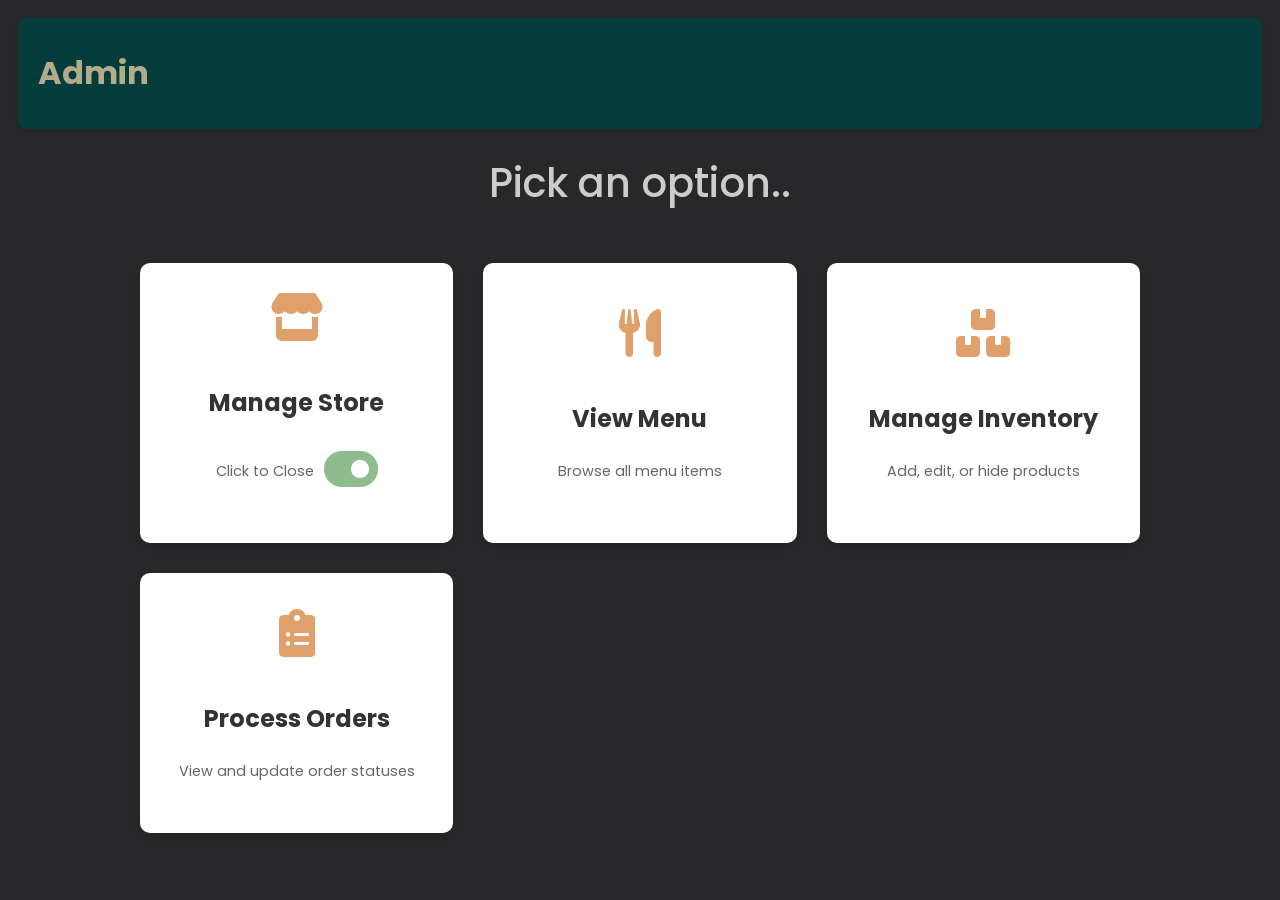
==== admin.html @ 3e0ee08f "store open/close logic" ====
<!DOCTYPE html> 
<html lang="en">
<head>
    <meta charset="UTF-8">
    <title>BonBites Admin</title>
    <meta name="viewport" content="width=device-width, initial-scale=1.0">
    <meta name="workflow-context" content="admin">
    <link href="https://fonts.googleapis.com/css2?family=Poppins:wght@300;400;500;600&display=swap" rel="stylesheet">
    <link rel="stylesheet" href="styles-dark.css">
    <link rel="stylesheet" href="https://cdnjs.cloudflare.com/ajax/libs/font-awesome/6.0.0-beta3/css/all.min.css">
    <link rel="preconnect" href="https://fonts.googleapis.com">
    <link rel="preconnect" href="https://fonts.gstatic.com" crossorigin>
    <link href="https://fonts.googleapis.com/css2?family=Italiana&family=Playwrite+NG+Modern:wght@100..400&family=Pridi:wght@200;300;400;500;600;700&display=swap" rel="stylesheet">
</head>
<body>
    <header>
        <div class="brand">
            <h1>Admin</h1>
        </div>
    </header>

    <main id="admin-dashboard" class="container">
        <h1 class="section-title">Pick an option..</h1>
        
        <div class="admin-tiles">
            <div class="admin-tile store-status-tile">
                <i class="fas fa-store"></i>
                <h3>Manage Store</h3>
                <div class="toggle-container">
                    <p id="storeActionText"></p>
                    <i id="storeStatusToggle" class="fas fa-toggle-on store-status-toggle invmgmt-toggle-active" 
                       onclick="toggleStoreStatus()"></i>
                </div>
            </div>
            
            <div class="admin-tile" onclick="window.location.href='menu'">
                <i class="fas fa-utensils"></i>
                <h3>View Menu</h3>
                <p>Browse all menu items</p>
            </div>
            
            <div class="admin-tile" onclick="window.location.href='inventory'">
                <i class="fas fa-boxes-stacked"></i>
                <h3>Manage Inventory</h3>
                <p>Add, edit, or hide products</p>
            </div>
            
            <div class="admin-tile" onclick="window.location.href='process?storeType=online'">
                <i class="fas fa-clipboard-list"></i>
                <h3>Process Orders</h3>
                <p>View and update order statuses</p>
            </div>
        </div>
    </main>

    <div id="loader" class="loader">Please wait...</div>

    <script src="app.js"></script>
</body>
</html>
---- styles-dark.css ----
body {
    font-family: 'Poppins', sans-serif;
    background: #28282B;
    color: #fff;
    padding: 10px;
}

header {
    display: flex;
    background: #033c3b;
    box-shadow: 0 2px 5px rgba(0,0,0,0.1);
    border-radius: 8px;
    color: #B2AC88;
    padding: 10px;
}

footer {
    display: flex;
    background: #033c3b;
    box-shadow: 0 2px 5px rgba(0,0,0,0.1);
    border-radius: 8px;
    color: #B2AC88;
    padding: 10px;
}

.footer-left, .footer-right {
    padding: 10px;
}

.footer-left {
    width: 75%;
    text-align: left;
}

.footer-right {
    width: 25%;
    text-align: right;
}

header .brand {
    text-align: left;
    padding-left: 10px;
}

header .brand-description {
    font-size: 1.1rem;
    color: #ddd7d7;
    margin-top: 2px;
    margin-bottom: 5px;
    padding-left: 10px;
}

header .brand-hashtags {
    font-size: 1.1rem;
    color: #a99bf3;
    margin-top: 2px;
    margin-bottom: 5px;
    padding-left: 10px;
}

#brand-logo {
    width: 200px; /* or any size you prefer */
    height: auto; /* maintains the aspect ratio */
    padding: 0;
    margin: 0;
}

.product, .order-table-wrapper {
    background-color: #fff;
    box-shadow: 0 2px 5px rgba(0,0,0,0.1);
    border-radius: 8px;
    padding: 20px;
    margin-bottom: 20px;
}

.product {
    display: inline-block;
    width: 200px;
    margin: 5px;
    text-align: left;
    position: relative;
    padding-top: 30px; 
    padding-bottom: 30px;
}

.product .product-name {
    font-size: 1rem;
    color: #242ae9;
    margin-top: 2px;
    margin-bottom: 5px;
}

.product .product-description {
    font-size: 0.9rem;
    color: #666;
    margin-top: 2px;
    margin-bottom: 5px;
}

.product .product-ingredients {
    font-size: 0.9rem;
    color: #666;
    margin-top: 2px;
    margin-bottom: 5px;
}

.product .product-price {
    font-size: 1rem;  
    color: #242ae9;  
    margin-top: 10px;
    margin-bottom: 10px;
}

.product img {
    max-height: 120px;
}

.type-logo {
    position: absolute;
    right: 10px;
    top: 10px; 
    height: 30px; /* Adjust size as needed */
    width: 25px; /* Maintain aspect ratio */
}

button {
    background-color: #ded8cb; 
    color: #fff;
    border: none;
    padding: 8px 16px;
    border-radius: 5px;
    cursor: pointer;
    font-size: 18px;
    /*margin-top: 10px;*/
    display: inline-flex;
    align-items: center;
    justify-content: center;
}

button.add-to-cart {
    display: inline-flex;
    align-items: center;
    justify-content: center;
}

button.add-to-cart i.fa-plus {
    color: black;
    margin: auto; 
}

button.interested {
    display: inline-flex;
    align-items: center;
    justify-content: center;
}

button.interested i.fa-heart {
    color: rgb(189, 79, 79);
    margin: auto; 
}

button.remove-item i.fa-trash {
    color: black;
}

#interested-section h2, #order-summary h2 {
    padding-top: 20px;
}

#interested-section ul {
    list-style: none;
    padding: 0;
}

#interested-section li {
    margin: 5px 0;
    display: flex;
    justify-content: flex-start;
    align-items: center;
    padding-right: 20px;
}

#interested-section li button {
    margin-left: 20px;  
}

.customer-form input, .customer-form button {
    width: 30%;
    padding: 8px;
    margin-top: 12px;
    border-radius: 4px;
}

.customer-form input.form-input, .customer-form select.form-input {
    width: 50%;
    padding: 8px;
    margin-top: 12px;
    border-radius: 4px;
    border: 1px solid #ccc;
    background: #28282B;
    color: #fff;
}

::placeholder {
    color: #fff;
    opacity: 1; 
  }
  
  ::-ms-input-placeholder { 
    color: #fff;
  }

.customer-form input.error, .customer-form select.error {
    border: 2px solid red; 
    background: #28282B;
}

.customer-form input[data-error]:hover::after {
    content: attr(data-error);
    color: #fff;
    position: absolute;
    background-color: red;
    padding: 4px 8px;
    border-radius: 4px;
    top: 100%;
    left: 0;
    white-space: nowrap;
    z-index: 10;
}

input[type="text"], input[type="tel"], input[type="email"], input[type="select"] {
    border: 1px solid #ccc;
    background: #28282B;
    color: #fff;
}

#place-order-btn {
    width: auto;
    color: #fff;
    font-size:16px;
    font-weight: bold;
    background-color: #dfa06b;
}

#place-order-btn:hover {
    background-color: #ad805b;
}

.separator {
    border-color: #e1e6e8; /* Light Grey Color for Separator */
}

.loader {
    position: fixed;
    top: 0;
    left: 0;
    width: 100%;
    height: 100%;
    background-color: rgba(255, 255, 255, 0.9);
    color: #333;
    display: flex;
    align-items: center;
    justify-content: center;
    font-size: 20px;
    z-index: 1000;
}

.order-table-wrapper {
    overflow-x: auto; /* Ensures table is scrollable on small screens */
    margin-top: 20px;
    background-color: #fff;
    box-shadow: 0 2px 5px rgba(0,0,0,0.1);
    border-radius: 8px;
    padding: 10px;
}

input[type=number] {
    width: 60px;
    padding: 8px;
    border-radius: 4px;
    border: 1px solid #ccc;
    text-align: center;
}

button.remove-item {
    cursor: pointer;
    border: none;
    color: black;
}

.error-message {
    color: red;
    font-size: 16px;
    margin-top: 5px;
}

.increase-quantity, .decrease-quantity {
    border: none;
    background-color: #ded8cb;
    color: black;
    padding: 5px 10px;  /* Suitable for touch devices */
    font-size: 16px;
    cursor: pointer;
    border-radius: 5px;
}

.increase-quantity {
    margin-left: 5px; /* Give some spacing between the quantity number and increase button */
}

.decrease-quantity {
    margin-right: 5px; /* Give some spacing between decrease button and the quantity number */
}

#orders-container {
    display: flex;
    flex-wrap: wrap;
    gap: 20px;
    padding: 20px;
}

.card {
    width: 300px;
    box-shadow: 0 4px 8px rgba(0,0,0,0.1);
    margin: 10px;
    padding: 20px;
    border-radius: 8px;
    background-color: #fff;
    color: #444;
    display: flex;
    flex-direction: column;
    justify-content: space-between;
}

.card ul {
    list-style-type: none;
    padding: 0;
}

.button-container {
    margin-top: 10px;
    display: flex;
    justify-content: space-between; /* This will ensure buttons are spaced out over the container width */
    align-items: center; /* Aligns buttons centered vertically */
    gap: 10px; /* Adds spacing between the elements inside the flex container */
}

.big-button, .small-button {
    border: none;
    border-radius: 5px;
    cursor: pointer;
    color: #fff;
    font-size: 16px;
    flex: 1;  /* Allows the buttons to grow and fill the space, respecting the gap */
}

.small-button {
    flex: none; /* This will prevent the cancel button from growing */
    width: 20%; /* Smaller width, can adjust percentage based on design preference */
    padding: 15px;
}

.bg-red {
    background-color: #f44336;
}

.bg-blue {
    background-color: #3cbeed;
}

.bg-brown {
    background-color: #c0843f;
}

.bg-green {
    background-color: #4CAF50;
}

.small-button:disabled {
    background-color: #c0c0c0;  
    cursor: not-allowed;        
    opacity: 0.7;               
}

.big-button {
    padding: 15px; /* More padding for a larger button */
    background-color: #4CAF50; /* Green color */
}

button i {
    margin-right: 8px;
}

.menu-header, .menu-footer {
    display: flex;  
    align-items: center;
    justify-content: center;
    background-color: #033c3b; 
    box-shadow: 0 2px 5px rgba(0,0,0,0.1);
    border-radius: 8px;
    padding: 5px;
    max-width: 750px;
    width: calc(100% - 40px); 
    margin: auto; 
}

.menu-hf-text {
    display: flex;
    justify-content: center; 
    align-items: center; 
    color: #fff;
    font-family: "Playwrite NG Modern", serif;
    font-size: 1.5rem;
    font-weight: normal;
    width: 100%; 
}

.menu-footer-text {
    font-size: 1rem;
}

.menu-footer a {
    color: #a99bf3;
}

.menu-segment {
    display: flex;
    flex-direction: column;
    align-items: center;
    width: 100%;
    margin-top: 30px;
    margin-bottom: 30px;
}

.menu-segment-title {
    display: flex;
    align-items: center;
    justify-content: center;
    background-image: radial-gradient(circle, #e08d79, #ab6e56, #775144);
    color: white;
    box-shadow: 0 2px 5px rgba(0,0,0,0.1);
    border-radius: 5px;
    margin-top: 5px;
    padding: 7px;
    font-size: 18px;
    max-width: 750px;
    width: calc(100% - 40px);
}

.menu-product-card {
    display: flex;
    align-items: center;
    background-color: #fff;
    box-shadow: 0 2px 5px rgba(0,0,0,0.1);
    border-radius: 5px;
    margin-top: 5px;
    padding: 10px 5px;
    max-width: 750px;
    width: calc(100% - 40px);
    color: #444;
}

.menu-product-image {
    flex: 0 0 80px;
    height: 80px;
    margin-right: 10px;
}

.menu-product-details {
    flex: 1;
    padding: 0 10px;
    color: #666;
    font-size: 0.85rem;
}

.menu-product-details h3 {
    margin-bottom: 4px;
    color: #242ae9;
    font-size: 0.95rem;
    line-height: 1.1;
}

.menu-product-details p {
    margin-bottom: 2px;
    line-height: 1.2;
}

.menu-product-price {
    flex: 0 0 70px;
    text-align: right;
    padding: 0 10px;
    color: #242ae9;
    font-size: 0.95rem;
}

.menu-product-logo {
    flex: 0 0 20px;
    width: 25px;
    height: 25px;
    text-align: center;
    padding: 0 7px;
}

@media print {
    .menu-segment, .menu-segment-title, .menu-product-card {
        page-break-inside: avoid; /* Avoid page break inside these elements */
    }
}

/* General table styles */
table {
    width: 100%;
    border-collapse: collapse; /* Ensures borders between cells are shared */
    table-layout: auto; /* Adjust columns based on content length */
    margin-top: 20px;
    background-color: #fff; /* Light background for the table */
    color: #333; /* Dark text color */
}

/* Header and cell styles */
th, td {
    padding: 8px 12px; /* Consolidated padding */
    text-align: left;
    border-bottom: 1px solid #ddd; /* Adds a subtle line between rows */
    min-width: 50px; /* Minimum width for columns */
    max-width: 300px; /* Maximum width for columns */
    word-wrap: break-word; /* Wrap long words to the next line */
}

/* Header specific styles */
th {
    background-color: #8fbc8f;
    color: #fff;
    cursor: pointer;
}

/* Data cell specific styles */
td {
    color: #333; /* Dark text color for table data */
}

/* Sticky header styles */
thead th {
    position: sticky;
    top: 0;
    background-color: #8fbc8f; /* Keeps header background consistent when scrolling */
}

/* Footer styles */
tfoot {
    font-weight: bold;
    background-color: #f4f4f9;
    color: #333;
}

tfoot td {
    padding: 12px 12px;
}

form {
    margin-top: 20px;
}

.error {
    color: red;
}

/* Toggle icon styles */
.action-icons {
    cursor: pointer;
    margin-right: 10px;
    font-size: 1.2em;
    transition: transform 0.2s ease;
}

/* .action-icons:hover {
    transform: scale(1.2);
} */

/* Inventory table wrapper styling (similar to order-table-wrapper) */
.inventory-table-wrapper {
    background-color: #fff;
    padding: 20px;
    border-radius: 8px;
    box-shadow: 0 2px 4px rgba(0, 0, 0, 0.1);
    margin: 20px 0;
    max-height: 60vh; /* Adjust height as needed */
    overflow-y: auto; /* Enable vertical scrolling */
    overflow-x: auto; /* Enable horizontal scrolling if needed */
}

/* Keep the header row visible while scrolling */
.inventory-table-wrapper table {
    width: 100%;
    border-collapse: collapse;
}

.inventory-table-wrapper thead th {
    position: sticky;
    top: 0;
    z-index: 1;
    background-color: #8fbc8f; /* Match your existing header color */
}

/* Ensure the background color fills the header cells completely */
.inventory-table-wrapper th {
    background-clip: padding-box;
}

.invmgmt-toggle-active {
    color: #48c774; /* Green for active/available */
}

.invmgmt-toggle-inactive {
    color: #f14668; /* Red for inactive/unavailable */
}

th.invmgmt-sortable {
    position: relative;
    cursor: pointer;
}

th.invmgmt-sortable::after {
    content: "";
    position: absolute;
    right: 8px;
    color: rgba(255, 255, 255, 0.5);
}

th.invmgmt-sort-asc::after {
    content: "↑";
    color: white;
}

th.invmgmt-sort-desc::after {
    content: "↓";
    color: white;
}

th[data-sort-order]:not([data-sort-order=""]):before {
    content: attr(data-sort-order);
    position: absolute;
    left: 4px;
    top: 4px;
    background: rgba(255, 255, 255, 0.7);
    color: #333;
    font-size: 10px;
    border-radius: 50%;
    width: 15px;
    height: 15px;
    display: flex;
    align-items: center;
    justify-content: center;
}

.invmgmt-filters-container {
    display: flex;
    flex-wrap: wrap;
    gap: 15px;
    margin: 20px 0 20px 0;
    padding: 15px;
    background-color: #f9f9f9;
    border-radius: 8px;
    color: #333;
}

.invmgmt-filter-group {
    display: flex;
    align-items: center;
}

.invmgmt-filter-group label {
    margin-right: 8px;
    font-weight: bold;
}

.invmgmt-filter-group select {
    padding: 8px;
    border-radius: 4px;
    border: 1px solid #ccc;
}

.invmgmt-btn-reset-filters {
    padding: 8px 16px;
    background-color: #dfa06b;
    color: #ffffff;
    border: none;
    border-radius: 4px;
    cursor: pointer;
}

.invmgmt-btn-reset-filters:hover {
    background-color: #ad805b;
}

.invmgmt-error-message {
    color: #ff3860;
    font-size: 0.8rem;
    margin-top: 5px;
}

.invmgmt-error-field {
    border: 1px solid #ff3860 !important;
    background-color: #ffeef1;
}

.invmgmt-price-input {
    width: 100px;
    padding: 8px;
    border-radius: 4px;
    border: 1px solid #ccc;
}

#invmgmtAddProductBtn {
    background-color: #dfa06b;
    color: #ffffff;
    border: none;
    padding: 10px 20px;
    border-radius: 5px;
    cursor: pointer;
}

#invmgmtAddProductBtn:hover {
    background-color: #ad805b;
}

.modal {
    display: none;
    position: fixed;
    z-index: 1;
    left: 0;
    top: 0;
    width: 100%;
    height: 100%;
    overflow: auto;
    background-color: rgba(0, 0, 0, 0.4);
    padding-top: 60px;
}

.modal-content {
    background-color: #1f1f1f;
    margin: 2% auto;
    padding: 20px;
    border: 1px solid #888;
    width: 50%;
    color: #ffffff;
    border-radius: 10px;
}

.modal-content form {
    display: flex;
    flex-direction: column;
}

.modal-content label {
    margin-top: 10px;
}

.modal-content input,
.modal-content select {
    padding: 10px;
    margin-top: 5px;
    border: 1px solid #444;
    border-radius: 5px;
    background-color: #333;
    color: #ffffff;
}

.modal-content .separator {
    border: 0;
    height: 1px;
    background: #444;
    margin: 20px 0;
}

.modal-content .button-group {
    display: flex;
    justify-content: flex-start;
}

.modal-content .button-group button {
    padding: 10px 20px;
    border: none;
    border-radius: 5px;
    cursor: pointer;
    margin-right: 10px;
}

.modal-content .button-group .save-btn {
    background-color: #dfa06b;
    color: #ffffff;
}

.modal-content .button-group .save-btn:hover {
    background-color: #ad805b;
}

.modal-content .button-group .cancel-btn {
    background-color: rgb(189, 79, 79);
    color: #ffffff;
}

.modal-content .button-group .cancel-btn:hover {
    background-color: rgb(150, 50, 50);
}

.close {
    color: #aaa;
    float: right;
    font-size: 28px;
    font-weight: bold;
}

.close:hover,
.close:focus {
    color: #000;
    text-decoration: none;
    cursor: pointer;
}

/* Table image styles */
.invmgmt-image-column {
    width: 80px;
    min-width: 80px;
}

.invmgmt-table-img-cell {
    padding: 5px !important;
    text-align: center;
    vertical-align: middle;
}

.invmgmt-table-img-wrapper {
    width: 60px;
    height: 60px;
    overflow: hidden;
    border-radius: 4px;
    margin: 0 auto;
    border: 1px solid #ddd;
    display: flex;
    align-items: center;
    justify-content: center;
    cursor: pointer;
    transition: transform 0.2s ease;
}

.invmgmt-table-img-wrapper:hover {
    transform: scale(1.1);
    box-shadow: 0 0 5px rgba(0, 0, 0, 0.2);
}

.invmgmt-table-img {
    max-width: 100%;
    max-height: 100%;
    object-fit: cover;
}

.invmgmt-no-img-placeholder {
    width: 60px;
    height: 60px;
    background-color: #f5f5f5;
    border: 1px dashed #ccc;
    display: flex;
    align-items: center;
    justify-content: center;
    font-size: 10px;
    color: #888;
    margin: 0 auto;
    border-radius: 4px;
}

/* Enlarged image modal */
.invmgmt-enlarged-image-modal {
    display: flex;
    position: fixed;
    z-index: 1000;
    left: 0;
    top: 0;
    width: 100%;
    height: 100%;
    background-color: rgba(0, 0, 0, 0.8);
    align-items: center;
    justify-content: center;
    cursor: pointer;
}

.invmgmt-enlarged-image-container {
    position: relative;
    max-width: 90%;
    max-height: 90%;
    background-color: white;
    padding: 5px;
    border-radius: 5px;
}

.invmgmt-enlarged-image {
    max-width: 100%;
    max-height: 80vh;
    object-fit: contain;
    pointer-events: none; /* Prevents download */
    display: block;
}

.invmgmt-enlarged-image-close {
    position: absolute;
    top: 15px;
    right: 25px;
    font-size: 35px;
    color: white;
    cursor: pointer;
    z-index: 1001;
}

.invmgmt-enlarged-image-close:hover {
    color: #f8f8f8;
    transform: scale(1.1);
}

.storeclosed-container {
    display: flex;
    flex-direction: column;
    align-items: center;
    justify-content: center;
    height: 60vh;
    text-align: center;
}

.storeclosed-container img {
    max-width: 100%;
    height: auto;
    max-height: 50vh; /* Ensure the image doesn't exceed 50% of the viewport height */
    width: auto;
}

/* Toggle Switch Styles */
.switch {
    position: relative;
    display: inline-block;
    width: 60px;
    height: 34px;
    margin-top: 5px;
}

.switch input {
    opacity: 0;
    width: 0;
    height: 0;
}

.slider {
    position: absolute;
    cursor: pointer;
    top: 0;
    left: 0;
    right: 0;
    bottom: 0;
    background-color: #ccc;
    transition: .4s;
    border-radius: 34px;
}

.slider:before {
    position: absolute;
    content: "";
    height: 26px;
    width: 26px;
    left: 4px;
    bottom: 4px;
    background-color: white;
    transition: .4s;
    border-radius: 50%;
}

input:checked + .slider {
    background-color: #59d1a5;
}

input:checked + .slider:before {
    transform: translateX(26px);
}

/* Admin dashboard specific styles */
.admin-tiles {
    display: grid;
    grid-template-columns: repeat(auto-fit, minmax(250px, 1fr));
    gap: 30px;
    width: 100%;
    max-width: 1000px;
    margin: 0 auto;
    margin-top: 50px;
}

.admin-tile {
    background-color: #fff;
    border-radius: 10px;
    box-shadow: 0 4px 8px rgba(0,0,0,0.1);
    padding: 30px 20px;
    text-align: center;
    transition: transform 0.3s ease, box-shadow 0.3s ease;
    cursor: pointer;
    display: flex;
    flex-direction: column;
    align-items: center;
    justify-content: center;
    min-height: 200px;
}

.admin-tile:hover {
    transform: translateY(-5px);
    box-shadow: 0 8px 16px rgba(0,0,0,0.15);
}

.admin-tile i {
    font-size: 3rem;
    margin-bottom: 20px;
    color: #dfa06b;
}

.admin-tile h3 {
    font-size: 1.5rem;
    margin-bottom: 10px;
    color: #333;
}

.admin-tile p {
    color: #666;
    font-size: 0.9rem;
}

/* Admin icon styling */
.admin-link {
    display: flex;
    align-items: center;
    justify-content: center;
    color: #fff;
    text-decoration: none;
    margin-left: 15px;
}

.admin-link i {
    font-size: 1.2rem;
}

#admin-dashboard .section-title {
    font-size: 2.5rem;
    text-align: center;
    margin: 1.5rem 0 3rem 0;
    color: #ccc;
    font-weight: 500;
}

.toggle-container {
    display: flex;
    align-items: center;
    justify-content: center;
    gap: 10px;
}

.store-status-toggle {
    cursor: pointer;
    font-size: 1.8rem;
    transition: color 0.3s ease;
    padding-top: 15px;
}

#storeStatusToggle.fa-toggle-on {
    color: #8fbc8f !important; /* Force green for 'on' state */
}

#storeStatusToggle.fa-toggle-off {
    color: #cc0000 !important; /* Force red for 'off' state */
}

.admin-tile i.store-status-toggle {
    color: inherit; /* Override the general icon color */
}

.toggle-container i.store-status-toggle {
    color: #8fbc8f; /* Default color for 'on' state */
}

.toggle-container i.store-status-toggle.fa-toggle-off {
    color: #cc0000; /* Color for 'off' state */
}
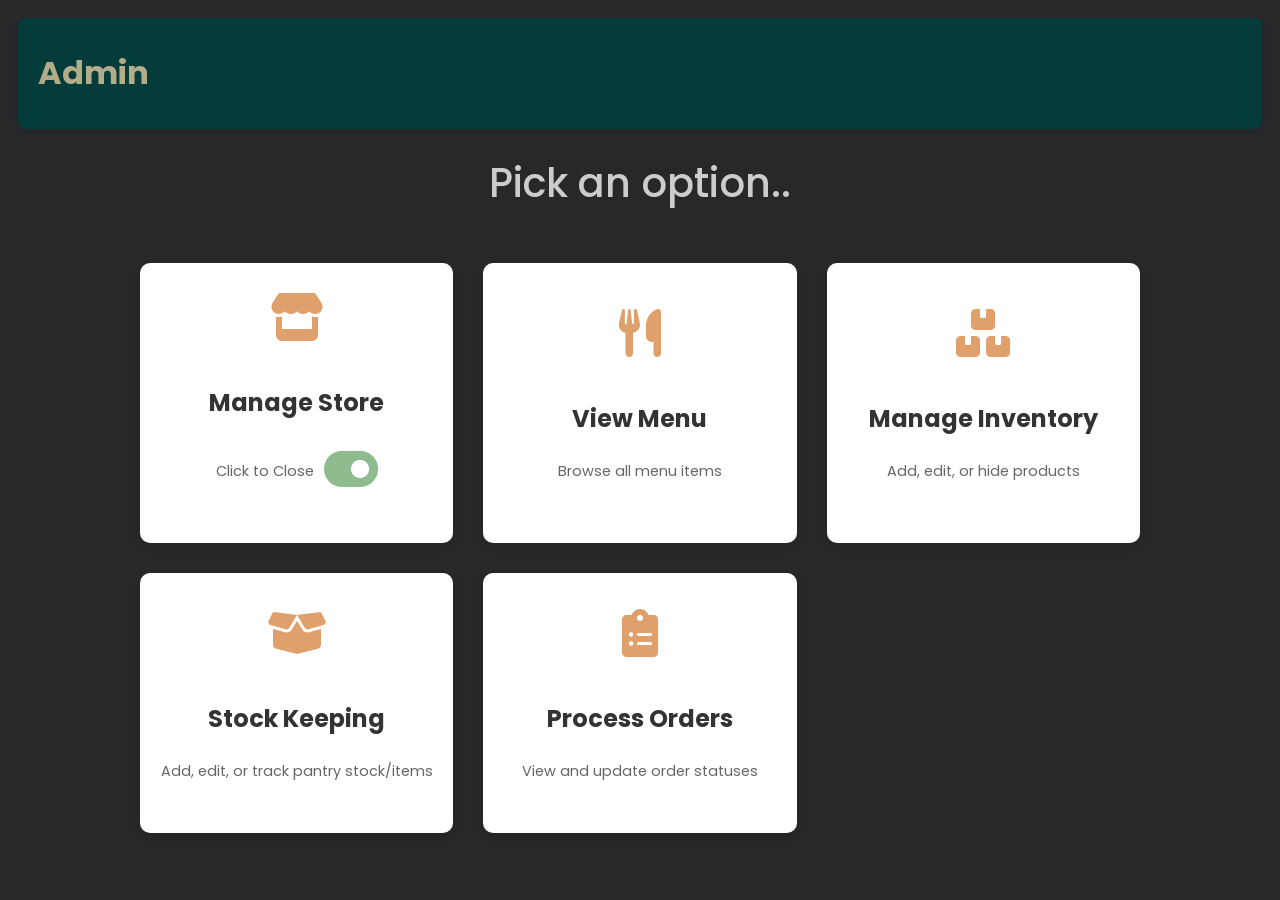
==== commit 3405b650: "added stock mgmt logic" ====
--- a/admin.html
+++ b/admin.html
@@ -44,12 +44,19 @@
                 <h3>Manage Inventory</h3>
                 <p>Add, edit, or hide products</p>
             </div>
+
+            <div class="admin-tile" onclick="window.location.href='stock'">
+                <i class="fas fa-box-open"></i>
+                <h3>Stock Keeping</h3>
+                <p>Add, edit, or track pantry stock/items</p>
+            </div>
             
             <div class="admin-tile" onclick="window.location.href='process?storeType=online'">
                 <i class="fas fa-clipboard-list"></i>
                 <h3>Process Orders</h3>
                 <p>View and update order statuses</p>
             </div>
+            
         </div>
     </main>
 
--- a/styles-dark.css
+++ b/styles-dark.css
@@ -1081,4 +1081,122 @@
 
 .toggle-container i.store-status-toggle.fa-toggle-off {
     color: #cc0000; /* Color for 'off' state */
+}
+
+/* Stock Management Styles */
+
+#stockAddItemBtn {
+    background-color: #dfa06b;
+    color: #ffffff;
+    border: none;
+    padding: 10px 20px;
+    border-radius: 5px;
+    cursor: pointer;
+}
+
+#stockAddItemBtn:hover {
+    background-color: #ad805b;
+}
+
+.stock-filters-container {
+    display: flex;
+    flex-wrap: wrap;
+    gap: 15px;
+    margin: 20px 0 20px 0;
+    padding: 15px;
+    background-color: #f9f9f9;
+    border-radius: 8px;
+    color: #333;
+}
+
+.stock-filter-group {
+    display: flex;
+    align-items: center;
+}
+
+.stock-filter-group label {
+    margin-right: 8px;
+    font-weight: bold;
+}
+
+.stock-filter-group select {
+    padding: 8px;
+    border-radius: 4px;
+    border: 1px solid #ccc;
+}
+
+.stock-btn-reset-filters {
+    padding: 8px 16px;
+    background-color: #dfa06b;
+    color: #ffffff;
+    border: none;
+    border-radius: 4px;
+    cursor: pointer;
+}
+
+.stock-btn-reset-filters:hover {
+    background-color: #ad805b;
+}
+
+.stock-error-message {
+    color: #ff3860;
+    font-size: 0.8rem;
+    margin-top: 5px;
+}
+
+.stock-error-field {
+    border: 1px solid #ff3860 !important;
+    background-color: #ffeef1;
+}
+
+th.stock-sortable {
+    position: relative;
+    cursor: pointer;
+}
+
+th.stock-sortable::after {
+    content: "";
+    position: absolute;
+    right: 8px;
+    color: rgba(255, 255, 255, 0.5);
+}
+
+th.stock-sort-asc::after {
+    content: "↑";
+    color: white;
+}
+
+th.stock-sort-desc::after {
+    content: "↓";
+    color: white;
+}
+
+th[data-sort-order]:not([data-sort-order=""]):before {
+    content: attr(data-sort-order);
+    position: absolute;
+    left: 4px;
+    top: 4px;
+    background: rgba(255, 255, 255, 0.7);
+    color: #333;
+    font-size: 10px;
+    border-radius: 50%;
+    width: 15px;
+    height: 15px;
+    display: flex;
+    align-items: center;
+    justify-content: center;
+}
+
+#stockExpirationDate {
+    background-color: #333;
+    color: #fff;
+    padding: 10px;
+    border: 1px solid #444;
+    border-radius: 5px;
+}
+
+/* Make sure date picker arrow appears properly */
+#stockExpirationDate::-webkit-calendar-picker-indicator {
+    filter: invert(1);
+    cursor: pointer;
 }
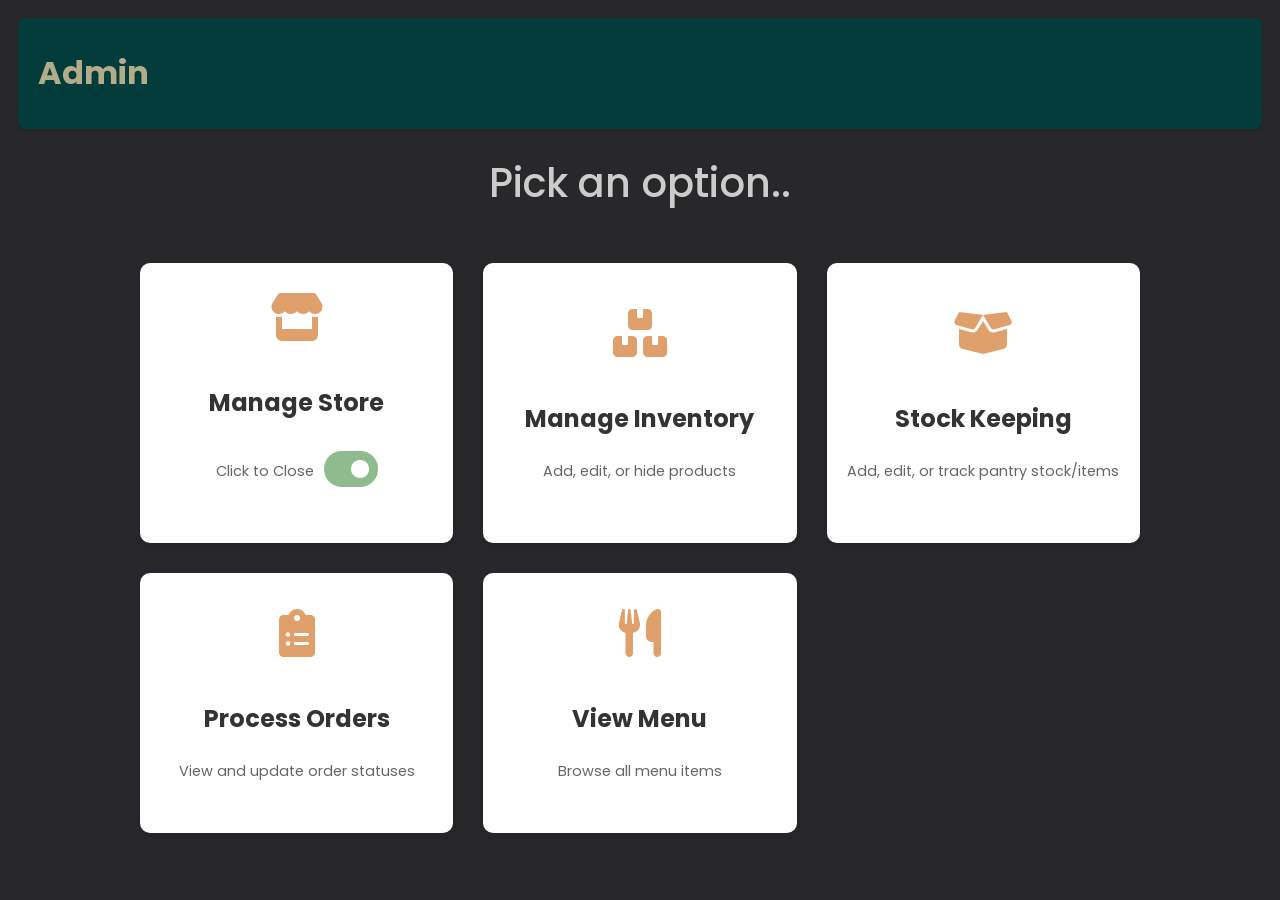
==== commit ad1ca097: "moved menu card option to end" ====
--- a/admin.html
+++ b/admin.html
@@ -33,12 +33,6 @@
                 </div>
             </div>
             
-            <div class="admin-tile" onclick="window.location.href='menu'">
-                <i class="fas fa-utensils"></i>
-                <h3>View Menu</h3>
-                <p>Browse all menu items</p>
-            </div>
-            
             <div class="admin-tile" onclick="window.location.href='inventory'">
                 <i class="fas fa-boxes-stacked"></i>
                 <h3>Manage Inventory</h3>
@@ -50,11 +44,17 @@
                 <h3>Stock Keeping</h3>
                 <p>Add, edit, or track pantry stock/items</p>
             </div>
-            
+
             <div class="admin-tile" onclick="window.location.href='process?storeType=online'">
                 <i class="fas fa-clipboard-list"></i>
                 <h3>Process Orders</h3>
                 <p>View and update order statuses</p>
+            </div>
+
+            <div class="admin-tile" onclick="window.location.href='menu'">
+                <i class="fas fa-utensils"></i>
+                <h3>View Menu</h3>
+                <p>Browse all menu items</p>
             </div>
             
         </div>
--- a/styles-dark.css
+++ b/styles-dark.css
@@ -1199,4 +1199,77 @@
 #stockExpirationDate::-webkit-calendar-picker-indicator {
     filter: invert(1);
     cursor: pointer;
+}
+
+/* Expiry date cell styling for consistent icon placement */
+.expiry-date-cell {
+    display: flex;
+    align-items: center;
+}
+
+.expiry-date {
+    min-width: 100px; /* Set a minimum width for date text */
+}
+
+.expiry-icon {
+    width: 30px; /* Fixed width area for the icon */
+    text-align: center;
+}
+
+/* Expiration warning styles */
+@keyframes blink-warning {
+  0% { opacity: 1; }
+  50% { opacity: 0.3; }
+  100% { opacity: 1; }
+}
+
+.expiry-warning-soon {
+  color: #ffaa00; /* Yellow warning triangle */
+  /* animation: blink-warning 1.5s infinite; */
+}
+
+.expiry-warning-expired {
+  color: #d92c2c; /* Red circle for expired */
+  /* animation: blink-warning 1.5s infinite; */
+}
+
+/* Search input styling */
+.search-container {
+    position: relative;
+    width: 250px;
+    margin-left: auto; /* This pushes it to the right */
+    order: 999; /* High order value ensures it appears at the end in flex containers */
+}
+
+.search-icon {
+    position: absolute;
+    left: 10px;
+    top: 50%;
+    transform: translateY(-50%);
+    color: #777;
+}
+
+.search-input {
+    width: 100%;
+    padding: 8px 8px 8px 35px;
+    border: 1px solid #ccc;
+    border-radius: 4px;
+    font-size: 14px;
+    background-color: white;
+    color: #333;
+}
+
+.search-input:focus {
+    outline: none;
+    border-color: #dfa06b;
+    box-shadow: 0 0 5px rgba(223, 160, 107, 0.5);
+}
+
+/* Make sure the search box gets full width on smaller screens */
+@media (max-width: 768px) {
+    .search-container {
+        width: 100%;
+        margin-right: 0;
+        margin-bottom: 10px;
+    }
 }
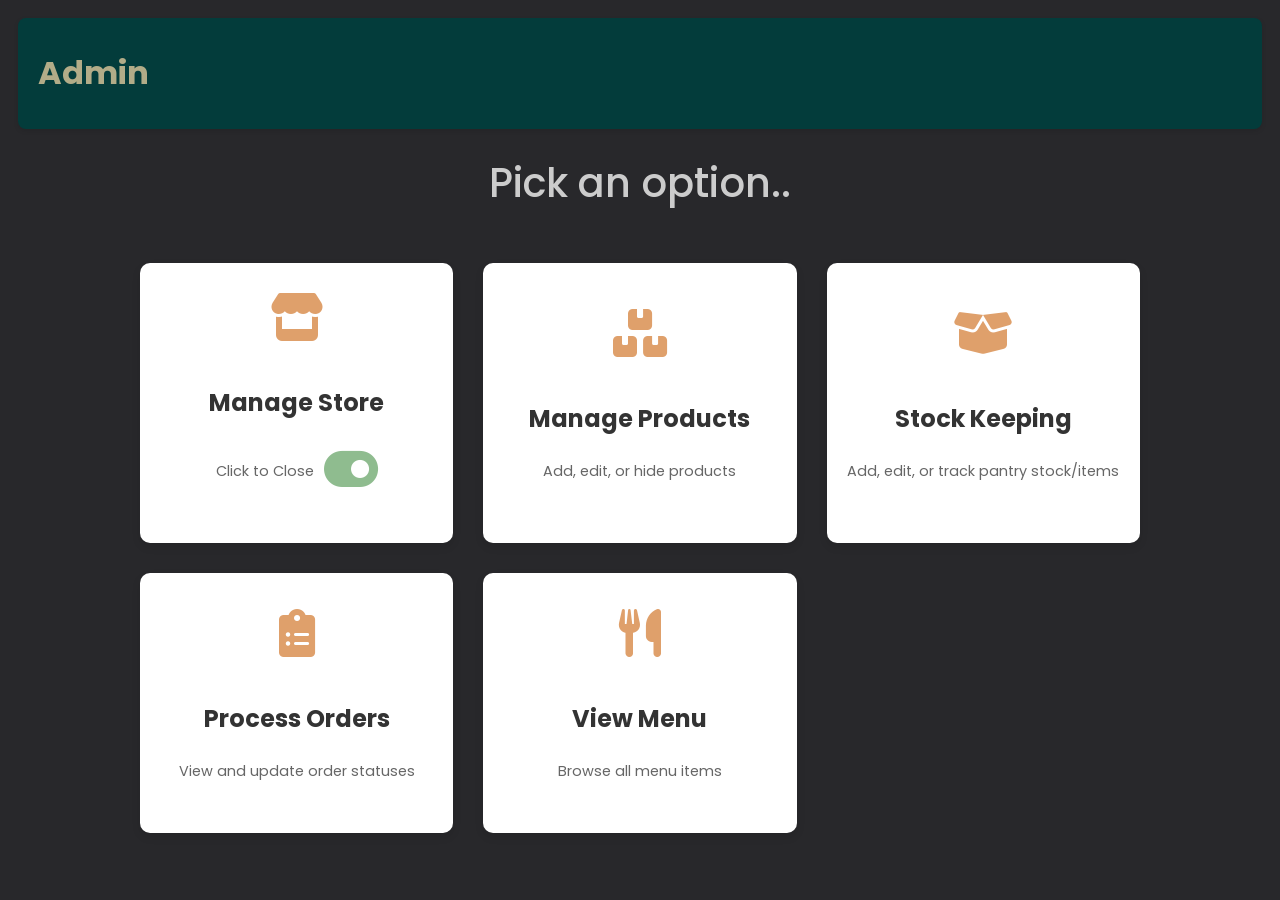
==== commit 3e64f0d5: "renamed inventory to products & enabled search" ====
--- a/admin.html
+++ b/admin.html
@@ -28,14 +28,14 @@
                 <h3>Manage Store</h3>
                 <div class="toggle-container">
                     <p id="storeActionText"></p>
-                    <i id="storeStatusToggle" class="fas fa-toggle-on store-status-toggle invmgmt-toggle-active" 
+                    <i id="storeStatusToggle" class="fas fa-toggle-on store-status-toggle product-toggle-active" 
                        onclick="toggleStoreStatus()"></i>
                 </div>
             </div>
             
-            <div class="admin-tile" onclick="window.location.href='inventory'">
+            <div class="admin-tile" onclick="window.location.href='products'">
                 <i class="fas fa-boxes-stacked"></i>
-                <h3>Manage Inventory</h3>
+                <h3>Manage Products</h3>
                 <p>Add, edit, or hide products</p>
             </div>
 
--- a/styles-dark.css
+++ b/styles-dark.css
@@ -577,8 +577,8 @@
     transform: scale(1.2);
 } */
 
-/* Inventory table wrapper styling (similar to order-table-wrapper) */
-.inventory-table-wrapper {
+/* Products table wrapper styling (similar to order-table-wrapper) */
+.products-table-wrapper {
     background-color: #fff;
     padding: 20px;
     border-radius: 8px;
@@ -590,12 +590,12 @@
 }
 
 /* Keep the header row visible while scrolling */
-.inventory-table-wrapper table {
+.products-table-wrapper table {
     width: 100%;
     border-collapse: collapse;
 }
 
-.inventory-table-wrapper thead th {
+.products-table-wrapper thead th {
     position: sticky;
     top: 0;
     z-index: 1;
@@ -603,36 +603,36 @@
 }
 
 /* Ensure the background color fills the header cells completely */
-.inventory-table-wrapper th {
+.products-table-wrapper th {
     background-clip: padding-box;
 }
 
-.invmgmt-toggle-active {
+.product-toggle-active {
     color: #48c774; /* Green for active/available */
 }
 
-.invmgmt-toggle-inactive {
+.product-toggle-inactive {
     color: #f14668; /* Red for inactive/unavailable */
 }
 
-th.invmgmt-sortable {
+th.product-sortable {
     position: relative;
     cursor: pointer;
 }
 
-th.invmgmt-sortable::after {
+th.product-sortable::after {
     content: "";
     position: absolute;
     right: 8px;
     color: rgba(255, 255, 255, 0.5);
 }
 
-th.invmgmt-sort-asc::after {
+th.product-sort-asc::after {
     content: "↑";
     color: white;
 }
 
-th.invmgmt-sort-desc::after {
+th.product-sort-desc::after {
     content: "↓";
     color: white;
 }
@@ -653,7 +653,7 @@
     justify-content: center;
 }
 
-.invmgmt-filters-container {
+.product-filters-container {
     display: flex;
     flex-wrap: wrap;
     gap: 15px;
@@ -664,23 +664,23 @@
     color: #333;
 }
 
-.invmgmt-filter-group {
-    display: flex;
-    align-items: center;
-}
-
-.invmgmt-filter-group label {
+.product-filter-group {
+    display: flex;
+    align-items: center;
+}
+
+.product-filter-group label {
     margin-right: 8px;
     font-weight: bold;
 }
 
-.invmgmt-filter-group select {
+.product-filter-group select {
     padding: 8px;
     border-radius: 4px;
     border: 1px solid #ccc;
 }
 
-.invmgmt-btn-reset-filters {
+.product-btn-reset-filters {
     padding: 8px 16px;
     background-color: #dfa06b;
     color: #ffffff;
@@ -689,29 +689,29 @@
     cursor: pointer;
 }
 
-.invmgmt-btn-reset-filters:hover {
+.product-btn-reset-filters:hover {
     background-color: #ad805b;
 }
 
-.invmgmt-error-message {
+.product-error-message {
     color: #ff3860;
     font-size: 0.8rem;
     margin-top: 5px;
 }
 
-.invmgmt-error-field {
+.product-error-field {
     border: 1px solid #ff3860 !important;
     background-color: #ffeef1;
 }
 
-.invmgmt-price-input {
+.product-price-input {
     width: 100px;
     padding: 8px;
     border-radius: 4px;
     border: 1px solid #ccc;
 }
 
-#invmgmtAddProductBtn {
+#productAddProductBtn {
     background-color: #dfa06b;
     color: #ffffff;
     border: none;
@@ -720,7 +720,7 @@
     cursor: pointer;
 }
 
-#invmgmtAddProductBtn:hover {
+#productAddProductBtn:hover {
     background-color: #ad805b;
 }
 
@@ -819,18 +819,18 @@
 }
 
 /* Table image styles */
-.invmgmt-image-column {
+.product-image-column {
     width: 80px;
     min-width: 80px;
 }
 
-.invmgmt-table-img-cell {
+.product-table-img-cell {
     padding: 5px !important;
     text-align: center;
     vertical-align: middle;
 }
 
-.invmgmt-table-img-wrapper {
+.product-table-img-wrapper {
     width: 60px;
     height: 60px;
     overflow: hidden;
@@ -844,18 +844,18 @@
     transition: transform 0.2s ease;
 }
 
-.invmgmt-table-img-wrapper:hover {
+.product-table-img-wrapper:hover {
     transform: scale(1.1);
     box-shadow: 0 0 5px rgba(0, 0, 0, 0.2);
 }
 
-.invmgmt-table-img {
+.product-table-img {
     max-width: 100%;
     max-height: 100%;
     object-fit: cover;
 }
 
-.invmgmt-no-img-placeholder {
+.product-no-img-placeholder {
     width: 60px;
     height: 60px;
     background-color: #f5f5f5;
@@ -870,7 +870,7 @@
 }
 
 /* Enlarged image modal */
-.invmgmt-enlarged-image-modal {
+.product-enlarged-image-modal {
     display: flex;
     position: fixed;
     z-index: 1000;
@@ -884,7 +884,7 @@
     cursor: pointer;
 }
 
-.invmgmt-enlarged-image-container {
+.product-enlarged-image-container {
     position: relative;
     max-width: 90%;
     max-height: 90%;
@@ -893,7 +893,7 @@
     border-radius: 5px;
 }
 
-.invmgmt-enlarged-image {
+.product-enlarged-image {
     max-width: 100%;
     max-height: 80vh;
     object-fit: contain;
@@ -901,7 +901,7 @@
     display: block;
 }
 
-.invmgmt-enlarged-image-close {
+.product-enlarged-image-close {
     position: absolute;
     top: 15px;
     right: 25px;
@@ -911,7 +911,7 @@
     z-index: 1001;
 }
 
-.invmgmt-enlarged-image-close:hover {
+.product-enlarged-image-close:hover {
     color: #f8f8f8;
     transform: scale(1.1);
 }
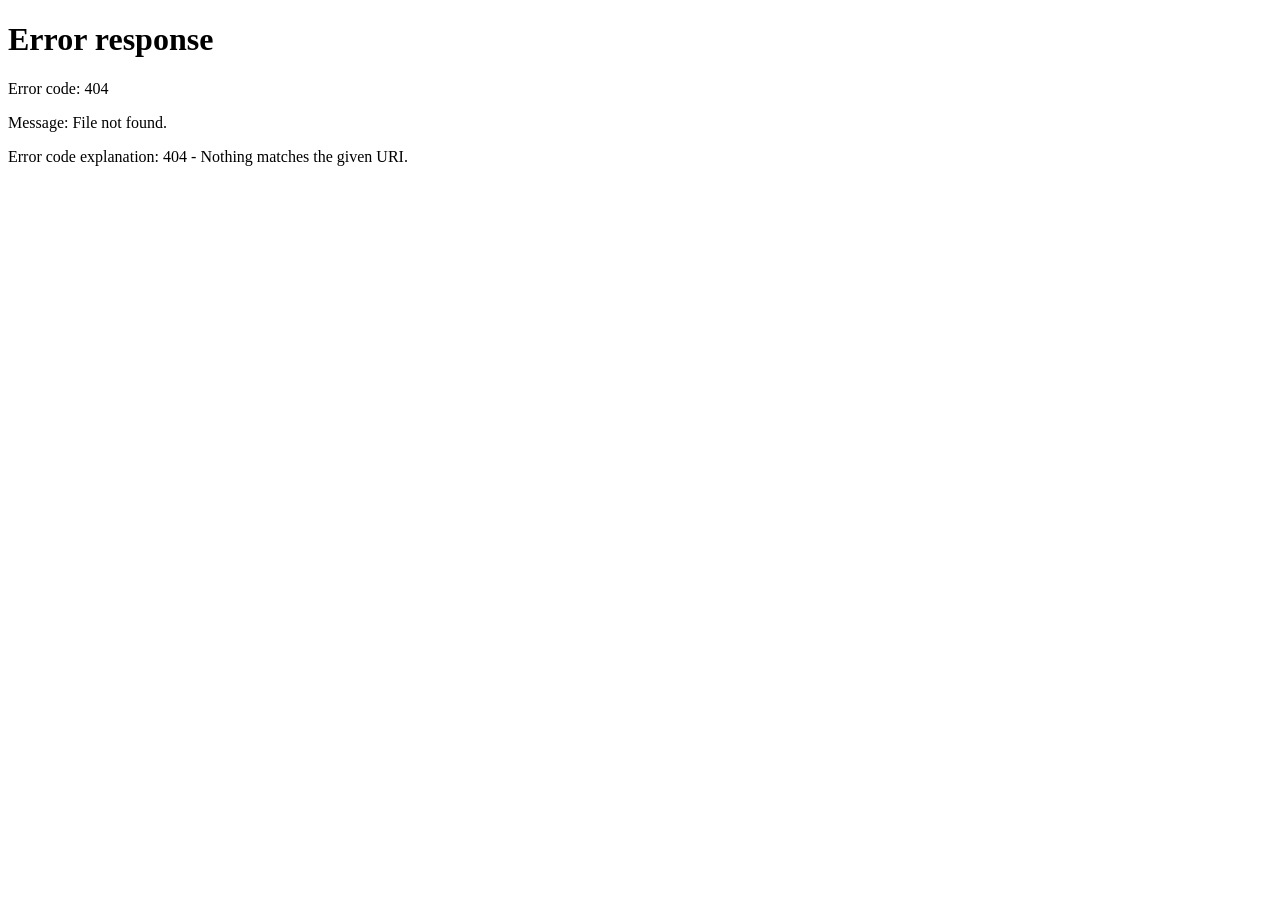
==== commit 2da8700f: "code cleanup" ====
--- a/admin.html
+++ b/admin.html
@@ -6,7 +6,7 @@
     <meta name="viewport" content="width=device-width, initial-scale=1.0">
     <meta name="workflow-context" content="admin">
     <link href="https://fonts.googleapis.com/css2?family=Poppins:wght@300;400;500;600&display=swap" rel="stylesheet">
-    <link rel="stylesheet" href="styles-dark.css">
+    <link rel="stylesheet" href="../css/styles-dark.css">
     <link rel="stylesheet" href="https://cdnjs.cloudflare.com/ajax/libs/font-awesome/6.0.0-beta3/css/all.min.css">
     <link rel="preconnect" href="https://fonts.googleapis.com">
     <link rel="preconnect" href="https://fonts.gstatic.com" crossorigin>
@@ -45,16 +45,10 @@
                 <p>Add, edit, or track pantry stock/items</p>
             </div>
 
-            <div class="admin-tile" onclick="window.location.href='process?storeType=online'">
+            <div class="admin-tile" onclick="window.location.href='process'">
                 <i class="fas fa-clipboard-list"></i>
                 <h3>Process Orders</h3>
                 <p>View and update order statuses</p>
-            </div>
-
-            <div class="admin-tile" onclick="window.location.href='menu'">
-                <i class="fas fa-utensils"></i>
-                <h3>View Menu</h3>
-                <p>Browse all menu items</p>
             </div>
             
         </div>
@@ -62,6 +56,6 @@
 
     <div id="loader" class="loader">Please wait...</div>
 
-    <script src="app.js"></script>
+    <script src="../js/app.js"></script>
 </body>
 </html>
--- a/css/styles-dark.css
+++ b/css/styles-dark.css
@@ -0,0 +1,1868 @@
+body {
+    font-family: 'Poppins', sans-serif;
+    background: #28282B;
+    color: #fff;
+    padding: 10px;
+}
+
+header {
+    display: flex;
+    background: #033c3b;
+    box-shadow: 0 2px 5px rgba(0, 0, 0, 0.1);
+    border-radius: 8px;
+    color: #B2AC88;
+    padding: 10px;
+}
+
+footer {
+    display: flex;
+    background: #033c3b;
+    box-shadow: 0 2px 5px rgba(0, 0, 0, 0.1);
+    border-radius: 8px;
+    color: #B2AC88;
+    padding: 10px;
+}
+
+.footer-left,
+.footer-right {
+    padding: 10px;
+}
+
+.footer-left {
+    width: 75%;
+    text-align: left;
+}
+
+.footer-right {
+    width: 25%;
+    text-align: right;
+}
+
+header .brand {
+    text-align: left;
+    padding-left: 10px;
+}
+
+header .brand-description {
+    font-size: 1.1rem;
+    color: #ddd7d7;
+    margin-top: 2px;
+    margin-bottom: 5px;
+    padding-left: 10px;
+}
+
+header .brand-hashtags {
+    font-size: 1.1rem;
+    color: #a99bf3;
+    margin-top: 2px;
+    margin-bottom: 5px;
+    padding-left: 10px;
+}
+
+#brand-logo {
+    width: 200px;
+    /* or any size you prefer */
+    height: auto;
+    /* maintains the aspect ratio */
+    padding: 0;
+    margin: 0;
+}
+
+.product,
+.order-table-wrapper {
+    background-color: #fff;
+    box-shadow: 0 2px 5px rgba(0, 0, 0, 0.1);
+    border-radius: 8px;
+    padding: 20px;
+    margin-bottom: 20px;
+}
+
+.product {
+    display: inline-block;
+    width: 200px;
+    margin: 5px;
+    text-align: left;
+    position: relative;
+    padding-top: 30px;
+    padding-bottom: 30px;
+}
+
+.product .product-name {
+    font-size: 1rem;
+    color: #242ae9;
+    margin-top: 2px;
+    margin-bottom: 5px;
+}
+
+.product .product-description {
+    font-size: 0.9rem;
+    color: #666;
+    margin-top: 2px;
+    margin-bottom: 5px;
+}
+
+.product .product-ingredients {
+    font-size: 0.9rem;
+    color: #666;
+    margin-top: 2px;
+    margin-bottom: 5px;
+}
+
+.product .product-price {
+    font-size: 1rem;
+    color: #242ae9;
+    margin-top: 10px;
+    margin-bottom: 10px;
+}
+
+.product img {
+    max-height: 120px;
+}
+
+.type-logo {
+    position: absolute;
+    right: 10px;
+    top: 10px;
+    height: 30px;
+    /* Adjust size as needed */
+    width: 25px;
+    /* Maintain aspect ratio */
+}
+
+button {
+    background-color: #ded8cb;
+    color: #fff;
+    border: none;
+    padding: 8px 16px;
+    border-radius: 5px;
+    cursor: pointer;
+    font-size: 18px;
+    /*margin-top: 10px;*/
+    display: inline-flex;
+    align-items: center;
+    justify-content: center;
+}
+
+button.add-to-cart {
+    display: inline-flex;
+    align-items: center;
+    justify-content: center;
+}
+
+button.add-to-cart i.fa-plus {
+    color: black;
+    margin: auto;
+}
+
+button.interested {
+    display: inline-flex;
+    align-items: center;
+    justify-content: center;
+}
+
+button.interested i.fa-heart {
+    color: rgb(189, 79, 79);
+    margin: auto;
+}
+
+button.remove-item i.fa-trash {
+    color: black;
+}
+
+#interested-section h2,
+#order-summary h2 {
+    padding-top: 20px;
+}
+
+#interested-section ul {
+    list-style: none;
+    padding: 0;
+}
+
+#interested-section li {
+    margin: 5px 0;
+    display: flex;
+    justify-content: flex-start;
+    align-items: center;
+    padding-right: 20px;
+}
+
+#interested-section li button {
+    margin-left: 20px;
+}
+
+.customer-form input,
+.customer-form button {
+    width: 30%;
+    padding: 8px;
+    margin-top: 12px;
+    border-radius: 4px;
+}
+
+.customer-form input.form-input,
+.customer-form select.form-input {
+    width: 50%;
+    padding: 8px;
+    margin-top: 12px;
+    border-radius: 4px;
+    border: 1px solid #ccc;
+    background: #28282B;
+    color: #fff;
+}
+
+::placeholder {
+    color: #fff;
+    opacity: 1;
+}
+
+::-ms-input-placeholder {
+    color: #fff;
+}
+
+.customer-form input.error,
+.customer-form select.error {
+    border: 2px solid red;
+    background: #28282B;
+}
+
+.customer-form input[data-error]:hover::after {
+    content: attr(data-error);
+    color: #fff;
+    position: absolute;
+    background-color: red;
+    padding: 4px 8px;
+    border-radius: 4px;
+    top: 100%;
+    left: 0;
+    white-space: nowrap;
+    z-index: 10;
+}
+
+input[type="text"],
+input[type="tel"],
+input[type="email"],
+input[type="select"] {
+    border: 1px solid #ccc;
+    background: #28282B;
+    color: #fff;
+}
+
+#place-order-btn {
+    width: auto;
+    color: #fff;
+    font-size: 16px;
+    font-weight: bold;
+    background-color: #dfa06b;
+}
+
+#place-order-btn:hover {
+    background-color: #ad805b;
+}
+
+.separator {
+    border-color: #e1e6e8;
+    /* Light Grey Color for Separator */
+}
+
+.loader {
+    position: fixed;
+    top: 0;
+    left: 0;
+    width: 100%;
+    height: 100%;
+    background-color: rgba(255, 255, 255, 0.9);
+    color: #333;
+    display: flex;
+    align-items: center;
+    justify-content: center;
+    font-size: 20px;
+    z-index: 1000;
+}
+
+.order-table-wrapper {
+    overflow-x: auto;
+    /* Ensures table is scrollable on small screens */
+    margin-top: 20px;
+    background-color: #fff;
+    box-shadow: 0 2px 5px rgba(0, 0, 0, 0.1);
+    border-radius: 8px;
+    padding: 10px;
+}
+
+input[type=number] {
+    width: 60px;
+    padding: 8px;
+    border-radius: 4px;
+    border: 1px solid #ccc;
+    text-align: center;
+}
+
+button.remove-item {
+    cursor: pointer;
+    border: none;
+    color: black;
+}
+
+.error-message {
+    color: red;
+    font-size: 16px;
+    margin-top: 5px;
+}
+
+.increase-quantity,
+.decrease-quantity {
+    border: none;
+    background-color: #ded8cb;
+    color: black;
+    padding: 5px 10px;
+    /* Suitable for touch devices */
+    font-size: 16px;
+    cursor: pointer;
+    border-radius: 5px;
+}
+
+.increase-quantity {
+    margin-left: 5px;
+    /* Give some spacing between the quantity number and increase button */
+}
+
+.decrease-quantity {
+    margin-right: 5px;
+    /* Give some spacing between decrease button and the quantity number */
+}
+
+#orders-container {
+    display: flex;
+    flex-wrap: wrap;
+    gap: 20px;
+    padding: 20px;
+}
+
+.card {
+    width: 300px;
+    box-shadow: 0 4px 8px rgba(0, 0, 0, 0.1);
+    margin: 10px;
+    padding: 20px;
+    border-radius: 8px;
+    background-color: #fff;
+    color: #444;
+    display: flex;
+    flex-direction: column;
+    justify-content: space-between;
+}
+
+.card ul {
+    list-style-type: none;
+    padding: 0;
+}
+
+.button-container {
+    margin-top: 10px;
+    display: flex;
+    justify-content: space-between;
+    /* This will ensure buttons are spaced out over the container width */
+    align-items: center;
+    /* Aligns buttons centered vertically */
+    gap: 10px;
+    /* Adds spacing between the elements inside the flex container */
+}
+
+.big-button,
+.small-button {
+    border: none;
+    border-radius: 5px;
+    cursor: pointer;
+    color: #fff;
+    font-size: 16px;
+    flex: 1;
+    /* Allows the buttons to grow and fill the space, respecting the gap */
+}
+
+.small-button {
+    flex: none;
+    /* This will prevent the cancel button from growing */
+    width: 20%;
+    /* Smaller width, can adjust percentage based on design preference */
+    padding: 15px;
+}
+
+.bg-red {
+    background-color: #f44336;
+}
+
+.bg-blue {
+    background-color: #3cbeed;
+}
+
+.bg-brown {
+    background-color: #c0843f;
+}
+
+.bg-green {
+    background-color: #4CAF50;
+}
+
+.small-button:disabled {
+    background-color: #c0c0c0;
+    cursor: not-allowed;
+    opacity: 0.7;
+}
+
+.big-button {
+    padding: 15px;
+    /* More padding for a larger button */
+    background-color: #4CAF50;
+    /* Green color */
+}
+
+button i {
+    margin-right: 8px;
+}
+
+.menu-header,
+.menu-footer {
+    display: flex;
+    align-items: center;
+    justify-content: center;
+    background-color: #033c3b;
+    box-shadow: 0 2px 5px rgba(0, 0, 0, 0.1);
+    border-radius: 8px;
+    padding: 5px;
+    max-width: 750px;
+    width: calc(100% - 40px);
+    margin: auto;
+}
+
+.menu-hf-text {
+    display: flex;
+    justify-content: center;
+    align-items: center;
+    color: #fff;
+    font-family: "Playwrite NG Modern", serif;
+    font-size: 1.5rem;
+    font-weight: normal;
+    width: 100%;
+}
+
+.menu-footer-text {
+    font-size: 1rem;
+}
+
+.menu-footer a {
+    color: #a99bf3;
+}
+
+.menu-segment {
+    display: flex;
+    flex-direction: column;
+    align-items: center;
+    width: 100%;
+    margin-top: 30px;
+    margin-bottom: 30px;
+}
+
+.menu-segment-title {
+    display: flex;
+    align-items: center;
+    justify-content: center;
+    background-image: radial-gradient(circle, #e08d79, #ab6e56, #775144);
+    color: white;
+    box-shadow: 0 2px 5px rgba(0, 0, 0, 0.1);
+    border-radius: 5px;
+    margin-top: 5px;
+    padding: 7px;
+    font-size: 18px;
+    max-width: 750px;
+    width: calc(100% - 40px);
+}
+
+.menu-product-card {
+    display: flex;
+    align-items: center;
+    background-color: #fff;
+    box-shadow: 0 2px 5px rgba(0, 0, 0, 0.1);
+    border-radius: 5px;
+    margin-top: 5px;
+    padding: 10px 5px;
+    max-width: 750px;
+    width: calc(100% - 40px);
+    color: #444;
+}
+
+.menu-product-image {
+    flex: 0 0 80px;
+    height: 80px;
+    margin-right: 10px;
+}
+
+.menu-product-details {
+    flex: 1;
+    padding: 0 10px;
+    color: #666;
+    font-size: 0.85rem;
+}
+
+.menu-product-details h3 {
+    margin-bottom: 4px;
+    color: #242ae9;
+    font-size: 0.95rem;
+    line-height: 1.1;
+}
+
+.menu-product-details p {
+    margin-bottom: 2px;
+    line-height: 1.2;
+}
+
+.menu-product-price {
+    flex: 0 0 70px;
+    text-align: right;
+    padding: 0 10px;
+    color: #242ae9;
+    font-size: 0.95rem;
+}
+
+.menu-product-logo {
+    flex: 0 0 20px;
+    width: 25px;
+    height: 25px;
+    text-align: center;
+    padding: 0 7px;
+}
+
+@media print {
+
+    .menu-segment,
+    .menu-segment-title,
+    .menu-product-card {
+        page-break-inside: avoid;
+        /* Avoid page break inside these elements */
+    }
+}
+
+/* General table styles */
+table {
+    width: 100%;
+    border-collapse: collapse;
+    /* Ensures borders between cells are shared */
+    table-layout: auto;
+    /* Adjust columns based on content length */
+    margin-top: 20px;
+    background-color: #fff;
+    /* Light background for the table */
+    color: #333;
+    /* Dark text color */
+}
+
+/* Header and cell styles */
+th,
+td {
+    padding: 8px 12px;
+    /* Consolidated padding */
+    text-align: left;
+    border-bottom: 1px solid #ddd;
+    /* Adds a subtle line between rows */
+    min-width: 50px;
+    /* Minimum width for columns */
+    max-width: 300px;
+    /* Maximum width for columns */
+    word-wrap: break-word;
+    /* Wrap long words to the next line */
+}
+
+/* Header specific styles */
+th {
+    background-color: #8fbc8f;
+    color: #fff;
+    cursor: pointer;
+}
+
+/* Data cell specific styles */
+td {
+    color: #333;
+    /* Dark text color for table data */
+}
+
+/* Sticky header styles */
+thead th {
+    position: sticky;
+    top: 0;
+    background-color: #8fbc8f;
+    /* Keeps header background consistent when scrolling */
+}
+
+/* Footer styles */
+tfoot {
+    font-weight: bold;
+    background-color: #f4f4f9;
+    color: #333;
+}
+
+tfoot td {
+    padding: 12px 12px;
+}
+
+form {
+    margin-top: 20px;
+}
+
+.error {
+    color: red;
+}
+
+/* Toggle icon styles */
+.action-icons {
+    cursor: pointer;
+    margin-right: 10px;
+    font-size: 1.2em;
+    transition: transform 0.2s ease;
+}
+
+/* .action-icons:hover {
+    transform: scale(1.2);
+} */
+
+/* Products table wrapper styling (similar to order-table-wrapper) */
+.products-table-wrapper {
+    background-color: #fff;
+    padding: 20px;
+    border-radius: 8px;
+    box-shadow: 0 2px 4px rgba(0, 0, 0, 0.1);
+    margin: 20px 0;
+    max-height: 60vh;
+    /* Adjust height as needed */
+    overflow-y: auto;
+    /* Enable vertical scrolling */
+    overflow-x: auto;
+    /* Enable horizontal scrolling if needed */
+}
+
+/* Keep the header row visible while scrolling */
+.products-table-wrapper table {
+    width: 100%;
+    border-collapse: collapse;
+}
+
+.products-table-wrapper thead th {
+    position: sticky;
+    top: 0;
+    z-index: 1;
+    background-color: #8fbc8f;
+    /* Match your existing header color */
+}
+
+/* Ensure the background color fills the header cells completely */
+.products-table-wrapper th {
+    background-clip: padding-box;
+}
+
+.product-toggle-active {
+    color: #48c774;
+    /* Green for active/available */
+}
+
+.product-toggle-inactive {
+    color: #f14668;
+    /* Red for inactive/unavailable */
+}
+
+th.product-sortable {
+    position: relative;
+    cursor: pointer;
+}
+
+th.product-sortable::after {
+    content: "";
+    position: absolute;
+    right: 8px;
+    color: rgba(255, 255, 255, 0.5);
+}
+
+th.product-sort-asc::after {
+    content: "↑";
+    color: white;
+}
+
+th.product-sort-desc::after {
+    content: "↓";
+    color: white;
+}
+
+th[data-sort-order]:not([data-sort-order=""]):before {
+    content: attr(data-sort-order);
+    position: absolute;
+    left: 4px;
+    top: 4px;
+    background: rgba(255, 255, 255, 0.7);
+    color: #333;
+    font-size: 10px;
+    border-radius: 50%;
+    width: 15px;
+    height: 15px;
+    display: flex;
+    align-items: center;
+    justify-content: center;
+}
+
+.product-filters-container {
+    display: flex;
+    flex-wrap: wrap;
+    gap: 15px;
+    margin: 20px 0 20px 0;
+    padding: 15px;
+    background-color: #f9f9f9;
+    border-radius: 8px;
+    color: #333;
+}
+
+.product-filter-group {
+    display: flex;
+    align-items: center;
+}
+
+.product-filter-group label {
+    margin-right: 8px;
+    font-weight: bold;
+}
+
+.product-filter-group select {
+    padding: 8px;
+    border-radius: 4px;
+    border: 1px solid #ccc;
+}
+
+.product-btn-reset-filters {
+    padding: 8px 16px;
+    background-color: #dfa06b;
+    color: #ffffff;
+    border: none;
+    border-radius: 4px;
+    cursor: pointer;
+}
+
+.product-btn-reset-filters:hover {
+    background-color: #ad805b;
+}
+
+.product-error-message {
+    color: #ff3860;
+    font-size: 0.8rem;
+    margin-top: 5px;
+}
+
+.product-error-field {
+    border: 1px solid #ff3860 !important;
+    background-color: #ffeef1;
+}
+
+.product-price-input {
+    width: 100px;
+    padding: 8px;
+    border-radius: 4px;
+    border: 1px solid #ccc;
+}
+
+#productAddProductBtn {
+    background-color: #dfa06b;
+    color: #ffffff;
+    border: none;
+    padding: 10px 20px;
+    border-radius: 5px;
+    cursor: pointer;
+}
+
+#productAddProductBtn:hover {
+    background-color: #ad805b;
+}
+
+.modal {
+    display: none;
+    position: fixed;
+    z-index: 1;
+    left: 0;
+    top: 0;
+    width: 100%;
+    height: 100%;
+    overflow: auto;
+    background-color: rgba(0, 0, 0, 0.4);
+    padding-top: 10px;
+}
+
+.modal-content {
+    background-color: #1f1f1f;
+    margin: 2% auto;
+    padding: 20px;
+    border: 1px solid #888;
+    width: 50%;
+    color: #ffffff;
+    border-radius: 10px;
+}
+
+.modal-content form {
+    display: flex;
+    flex-direction: column;
+}
+
+.modal-content label {
+    margin-top: 10px;
+}
+
+.modal-content input,
+.modal-content select {
+    padding: 10px;
+    margin-top: 5px;
+    border: 1px solid #444;
+    border-radius: 5px;
+    background-color: #333;
+    color: #ffffff;
+}
+
+.modal-content .separator {
+    border: 0;
+    height: 1px;
+    background: #444;
+    margin: 20px 0;
+}
+
+.modal-content .button-group {
+    display: flex;
+    justify-content: flex-start;
+}
+
+.modal-content .button-group button {
+    padding: 10px 20px;
+    border: none;
+    border-radius: 5px;
+    cursor: pointer;
+    margin-right: 10px;
+}
+
+.modal-content .button-group .save-btn {
+    background-color: #dfa06b;
+    color: #ffffff;
+}
+
+.modal-content .button-group .save-btn:hover {
+    background-color: #ad805b;
+}
+
+.modal-content .button-group .cancel-btn {
+    background-color: rgb(189, 79, 79);
+    color: #ffffff;
+}
+
+.modal-content .button-group .cancel-btn:hover {
+    background-color: rgb(150, 50, 50);
+}
+
+.close {
+    color: #aaa;
+    float: right;
+    font-size: 28px;
+    font-weight: bold;
+}
+
+.close:hover,
+.close:focus {
+    color: #000;
+    text-decoration: none;
+    cursor: pointer;
+}
+
+/* Table image styles */
+.product-image-column {
+    width: 80px;
+    min-width: 80px;
+}
+
+.product-table-img-cell {
+    padding: 5px !important;
+    text-align: center;
+    vertical-align: middle;
+}
+
+.product-table-img-wrapper {
+    width: 60px;
+    height: 60px;
+    overflow: hidden;
+    border-radius: 4px;
+    margin: 0 auto;
+    border: 1px solid #ddd;
+    display: flex;
+    align-items: center;
+    justify-content: center;
+    cursor: pointer;
+    transition: transform 0.2s ease;
+}
+
+.product-table-img-wrapper:hover {
+    transform: scale(1.1);
+    box-shadow: 0 0 5px rgba(0, 0, 0, 0.2);
+}
+
+.product-table-img {
+    max-width: 100%;
+    max-height: 100%;
+    object-fit: cover;
+}
+
+.product-no-img-placeholder {
+    width: 60px;
+    height: 60px;
+    background-color: #f5f5f5;
+    border: 1px dashed #ccc;
+    display: flex;
+    align-items: center;
+    justify-content: center;
+    font-size: 10px;
+    color: #888;
+    margin: 0 auto;
+    border-radius: 4px;
+}
+
+/* Enlarged image modal */
+.product-enlarged-image-modal {
+    display: flex;
+    position: fixed;
+    z-index: 1000;
+    left: 0;
+    top: 0;
+    width: 100%;
+    height: 100%;
+    background-color: rgba(0, 0, 0, 0.8);
+    align-items: center;
+    justify-content: center;
+    cursor: pointer;
+}
+
+.product-enlarged-image-container {
+    position: relative;
+    max-width: 90%;
+    max-height: 90%;
+    background-color: white;
+    padding: 5px;
+    border-radius: 5px;
+}
+
+.product-enlarged-image {
+    max-width: 100%;
+    max-height: 80vh;
+    object-fit: contain;
+    pointer-events: none;
+    /* Prevents download */
+    display: block;
+}
+
+.product-enlarged-image-close {
+    position: absolute;
+    top: 15px;
+    right: 25px;
+    font-size: 35px;
+    color: white;
+    cursor: pointer;
+    z-index: 1001;
+}
+
+.product-enlarged-image-close:hover {
+    color: #f8f8f8;
+    transform: scale(1.1);
+}
+
+.storeclosed-container {
+    display: flex;
+    flex-direction: column;
+    align-items: center;
+    justify-content: center;
+    height: 60vh;
+    text-align: center;
+}
+
+.storeclosed-container img {
+    max-width: 100%;
+    height: auto;
+    max-height: 50vh;
+    /* Ensure the image doesn't exceed 50% of the viewport height */
+    width: auto;
+}
+
+/* Toggle Switch Styles */
+.switch {
+    position: relative;
+    display: inline-block;
+    width: 60px;
+    height: 34px;
+    margin-top: 5px;
+}
+
+.switch input {
+    opacity: 0;
+    width: 0;
+    height: 0;
+}
+
+.slider {
+    position: absolute;
+    cursor: pointer;
+    top: 0;
+    left: 0;
+    right: 0;
+    bottom: 0;
+    background-color: #ccc;
+    transition: .4s;
+    border-radius: 34px;
+}
+
+.slider:before {
+    position: absolute;
+    content: "";
+    height: 26px;
+    width: 26px;
+    left: 4px;
+    bottom: 4px;
+    background-color: white;
+    transition: .4s;
+    border-radius: 50%;
+}
+
+input:checked+.slider {
+    background-color: #59d1a5;
+}
+
+input:checked+.slider:before {
+    transform: translateX(26px);
+}
+
+/* Admin dashboard specific styles */
+.admin-tiles {
+    display: grid;
+    grid-template-columns: repeat(auto-fit, minmax(250px, 1fr));
+    gap: 30px;
+    width: 100%;
+    max-width: 1000px;
+    margin: 0 auto;
+    margin-top: 50px;
+}
+
+.admin-tile {
+    background-color: #fff;
+    border-radius: 10px;
+    box-shadow: 0 4px 8px rgba(0, 0, 0, 0.1);
+    padding: 30px 20px;
+    text-align: center;
+    transition: transform 0.3s ease, box-shadow 0.3s ease;
+    cursor: pointer;
+    display: flex;
+    flex-direction: column;
+    align-items: center;
+    justify-content: center;
+    min-height: 200px;
+}
+
+.admin-tile:hover {
+    transform: translateY(-5px);
+    box-shadow: 0 8px 16px rgba(0, 0, 0, 0.15);
+}
+
+.admin-tile i {
+    font-size: 3rem;
+    margin-bottom: 20px;
+    color: #dfa06b;
+}
+
+.admin-tile h3 {
+    font-size: 1.5rem;
+    margin-bottom: 10px;
+    color: #333;
+}
+
+.admin-tile p {
+    color: #666;
+    font-size: 0.9rem;
+}
+
+/* Admin icon styling */
+.admin-link {
+    display: flex;
+    align-items: center;
+    justify-content: center;
+    color: #fff;
+    text-decoration: none;
+    margin-left: 15px;
+}
+
+.admin-link i {
+    font-size: 1.2rem;
+}
+
+#admin-dashboard .section-title {
+    font-size: 2.5rem;
+    text-align: center;
+    margin: 1.5rem 0 3rem 0;
+    color: #ccc;
+    font-weight: 500;
+}
+
+.toggle-container {
+    display: flex;
+    align-items: center;
+    justify-content: center;
+    gap: 10px;
+}
+
+.store-status-toggle {
+    cursor: pointer;
+    font-size: 1.8rem;
+    transition: color 0.3s ease;
+    padding-top: 15px;
+}
+
+#storeStatusToggle.fa-toggle-on {
+    color: #8fbc8f !important;
+    /* Force green for 'on' state */
+}
+
+#storeStatusToggle.fa-toggle-off {
+    color: #cc0000 !important;
+    /* Force red for 'off' state */
+}
+
+.admin-tile i.store-status-toggle {
+    color: inherit;
+    /* Override the general icon color */
+}
+
+.toggle-container i.store-status-toggle {
+    color: #8fbc8f;
+    /* Default color for 'on' state */
+}
+
+.toggle-container i.store-status-toggle.fa-toggle-off {
+    color: #cc0000;
+    /* Color for 'off' state */
+}
+
+/* Stock Management Styles */
+
+#stockAddItemBtn {
+    background-color: #dfa06b;
+    color: #ffffff;
+    border: none;
+    padding: 10px 20px;
+    border-radius: 5px;
+    cursor: pointer;
+}
+
+#stockAddItemBtn:hover {
+    background-color: #ad805b;
+}
+
+.stock-filters-container {
+    display: flex;
+    flex-wrap: wrap;
+    gap: 15px;
+    margin: 20px 0 20px 0;
+    padding: 15px;
+    background-color: #f9f9f9;
+    border-radius: 8px;
+    color: #333;
+}
+
+.stock-filter-group {
+    display: flex;
+    align-items: center;
+}
+
+.stock-filter-group label {
+    margin-right: 8px;
+    font-weight: bold;
+}
+
+.stock-filter-group select {
+    padding: 8px;
+    border-radius: 4px;
+    border: 1px solid #ccc;
+}
+
+.stock-btn-reset-filters {
+    padding: 8px 16px;
+    background-color: #dfa06b;
+    color: #ffffff;
+    border: none;
+    border-radius: 4px;
+    cursor: pointer;
+}
+
+.stock-btn-reset-filters:hover {
+    background-color: #ad805b;
+}
+
+.stock-error-message {
+    color: #ff3860;
+    font-size: 0.8rem;
+    margin-top: 5px;
+}
+
+.stock-error-field {
+    border: 1px solid #ff3860 !important;
+    background-color: #ffeef1;
+}
+
+th.stock-sortable {
+    position: relative;
+    cursor: pointer;
+}
+
+th.stock-sortable::after {
+    content: "";
+    position: absolute;
+    right: 8px;
+    color: rgba(255, 255, 255, 0.5);
+}
+
+th.stock-sort-asc::after {
+    content: "↑";
+    color: white;
+}
+
+th.stock-sort-desc::after {
+    content: "↓";
+    color: white;
+}
+
+th[data-sort-order]:not([data-sort-order=""]):before {
+    content: attr(data-sort-order);
+    position: absolute;
+    left: 4px;
+    top: 4px;
+    background: rgba(255, 255, 255, 0.7);
+    color: #333;
+    font-size: 10px;
+    border-radius: 50%;
+    width: 15px;
+    height: 15px;
+    display: flex;
+    align-items: center;
+    justify-content: center;
+}
+
+#stockExpirationDate {
+    background-color: #333;
+    color: #fff;
+    padding: 10px;
+    border: 1px solid #444;
+    border-radius: 5px;
+}
+
+/* Make sure date picker arrow appears properly */
+#stockExpirationDate::-webkit-calendar-picker-indicator {
+    filter: invert(1);
+    cursor: pointer;
+}
+
+/* Expiry date cell styling for consistent icon placement */
+.expiry-date-cell {
+    display: flex;
+    align-items: center;
+}
+
+.expiry-date {
+    min-width: 100px;
+    /* Set a minimum width for date text */
+}
+
+.expiry-icon {
+    width: 30px;
+    /* Fixed width area for the icon */
+    text-align: center;
+}
+
+/* Expiration warning styles */
+@keyframes blink-warning {
+    0% {
+        opacity: 1;
+    }
+
+    50% {
+        opacity: 0.3;
+    }
+
+    100% {
+        opacity: 1;
+    }
+}
+
+.expiry-warning-soon {
+    color: #ffaa00;
+    /* Yellow warning triangle */
+    /* animation: blink-warning 1.5s infinite; */
+}
+
+.expiry-warning-expired {
+    color: #d92c2c;
+    /* Red circle for expired */
+    /* animation: blink-warning 1.5s infinite; */
+}
+
+/* Search input styling */
+.search-container {
+    position: relative;
+    width: 250px;
+    margin-left: auto;
+    /* This pushes it to the right */
+    order: 999;
+    /* High order value ensures it appears at the end in flex containers */
+}
+
+.search-icon {
+    position: absolute;
+    left: 10px;
+    top: 50%;
+    transform: translateY(-50%);
+    color: #777;
+}
+
+.search-input {
+    width: 100%;
+    padding: 8px 8px 8px 35px;
+    border: 1px solid #ccc;
+    border-radius: 4px;
+    font-size: 14px;
+    background-color: white;
+    color: #333;
+}
+
+.search-input:focus {
+    outline: none;
+    border-color: #dfa06b;
+    box-shadow: 0 0 5px rgba(223, 160, 107, 0.5);
+}
+
+/* Make sure the search box gets full width on smaller screens */
+@media (max-width: 768px) {
+    .search-container {
+        width: 100%;
+        margin-right: 0;
+        margin-bottom: 10px;
+    }
+}
+
+/* Variations styling */
+
+.variations-section {
+    margin: 15px 0;
+    padding: 15px;
+    border-radius: 5px;
+    background-color: rgba(255, 255, 255, 0.03);
+    border: 1px solid #444;
+}
+
+.variations-section>label {
+    display: block;
+    margin-bottom: 12px;
+    font-weight: 500;
+    color: #dfa06b;
+}
+
+/* Add some spacing between the variations container and the add button */
+.variations-section .variations-container {
+    margin-bottom: 15px;
+}
+
+.variations-container {
+    margin-bottom: 20px;
+    max-height: 300px;
+    overflow-y: auto;
+    padding-right: 5px;
+}
+
+.variation-row {
+    display: flex;
+    align-items: center;
+    justify-content: space-between;
+    background-color: rgba(255, 255, 255, 0.05);
+    padding: 12px;
+    border-radius: 4px;
+    margin-bottom: 10px;
+}
+
+.variation-inputs {
+    display: flex;
+    flex: 1;
+    gap: 10px;
+}
+
+.variation-type {
+    flex: 1;
+    padding: 8px;
+    border-radius: 4px;
+    border: 1px solid #444;
+    background-color: #333;
+    color: #fff;
+    margin-right: 10px;
+}
+
+.variation-name {
+    flex: 2;
+    padding: 8px;
+    border-radius: 4px;
+    border: 1px solid #444;
+    background-color: #333;
+    color: #fff;
+}
+
+.variation-name[readonly] {
+    background-color: #444;
+    opacity: 0.7;
+}
+
+.price-input-group {
+    flex: 1;
+    display: flex;
+    align-items: center;
+}
+
+.currency-symbol {
+    margin-right: 5px;
+}
+
+.variation-price {
+    color: #242ae9;
+}
+
+.btn-outline {
+    background: none;
+    border: 1px solid #dfa06b;
+    color: #dfa06b;
+    padding: 8px 12px;
+    border-radius: 4px;
+    cursor: pointer;
+    font-size: 14px;
+    display: flex;
+    align-items: center;
+    gap: 5px;
+}
+
+.btn-outline:hover {
+    background-color: rgba(223, 160, 107, 0.1);
+}
+
+.btn-icon {
+    background: none;
+    border: none;
+    color: #ff4d4d;
+    cursor: pointer;
+}
+
+.btn-icon:hover {
+    color: #ff6b6b;
+}
+
+.delete-variation {
+    padding: 5px;
+}
+
+/* Product front-end variations styling */
+.product-variations {
+    margin-top: 10px;
+}
+
+.variation-selector {
+    width: 100%;
+    padding: 8px;
+    border-radius: 4px;
+    border: 1px solid #ddd;
+    background-color: #333;
+    color: #fff;
+    margin-bottom: 10px;
+}
+
+/* Variations view modal styling */
+.variations-view-modal .modal-content {
+    max-width: 90% !important;
+    width: 550px !important; 
+    padding: 20px !important;
+}
+
+.variations-view-table {
+    width: 100%;
+    border-collapse: collapse;
+    margin: 15px 0;
+}
+
+.variations-view-table th,
+.variations-view-table td {
+    padding: 10px;
+    text-align: left;
+    border-bottom: 1px solid #ddd;
+}
+
+.variations-view-table th {
+    background-color: #f2f2f2;
+    color: #333;
+}
+
+.variation-type-icon {
+    width: 20px;
+    height: 20px;
+    vertical-align: middle;
+    margin-right: 5px;
+}
+
+.view-variations {
+    cursor: pointer;
+    color: #dfa06b;
+    margin-right: 5px;
+    font-size: 1.2em;
+}
+
+.view-variations:hover {
+    color: #ad805b;
+}
+
+.has-variations {
+    cursor: pointer;
+}
+
+.default-badge {
+    display: flex;
+    align-items: center;
+    justify-content: center;
+    width: 30px;
+    height: 30px;
+    color: gold;
+    font-size: 1.2em;
+}
+
+.default-badge:hover {
+    color: #ffd700;
+}
+
+/* Style for type column with icon */
+td .view-variations {
+    margin-left: 5px;
+    cursor: pointer;
+    color: #dfa06b;
+    font-size: 0.9em;
+    vertical-align: middle;
+}
+
+/* Make sure the icons align properly */
+td .fa-info-circle {
+    vertical-align: middle;
+}
+
+.variation-link {
+    color: #2f2cff;
+    text-decoration: none;
+    cursor: pointer;
+    transition: color 0.2s;
+}
+
+.variation-link:hover {
+    color: #d124c0;
+    text-decoration: underline;
+}
+
+.has-variations {
+    cursor: pointer;
+}
+
+.selection-instruction {
+    margin-bottom: 15px;
+    font-size: 0.9em;
+    color: #aaa;
+}
+
+/* VARIATION SELECTION MODAL STYLES */
+
+.variation-selection-modal .modal-content {
+    max-width: 90%;
+    width: 600px; 
+    padding: 20px;
+}
+
+/* Modal content is dark (default theme) */
+.variation-selection-modal h3 {
+    margin-top: 0;
+    margin-bottom: 15px;
+    color: #f0f0f0;
+}
+
+.variation-selection-modal .selection-instruction {
+    margin-bottom: 15px;
+    font-size: 0.9em;
+    color: #aaa;
+}
+
+/* Light table container */
+.light-table-container {
+    background: #f9f9f9;
+    border-radius: 5px;
+    padding: 10px;
+    margin: 15px 0;
+    overflow-x: auto;
+    /* Allow horizontal scroll if needed */
+}
+
+/* Table structure */
+.light-table {
+    width: 100%;
+    table-layout: fixed;
+    border-collapse: collapse;
+    background-color: white;
+    color: #333;
+}
+
+/* Define column widths using colgroup */
+.light-table .col-checkbox {
+    width: 10%;
+}
+
+.light-table .col-name {
+    width: 25%;
+}
+
+.light-table .col-type {
+    width: 25%;
+}
+
+.light-table .col-price {
+    width: 15%;
+}
+
+.light-table .col-quantity {
+    width: 25%;
+}
+
+/* Header and cell styling */
+.light-table th,
+.light-table td {
+    padding: 12px 8px;
+    text-align: left;
+    border-bottom: 1px solid #eee;
+    overflow: hidden;
+    text-overflow: ellipsis;
+}
+
+.light-table th {
+    background-color: #f0f0f0;
+    font-weight: 600;
+    color: #555;
+    position: sticky;
+    top: 0;
+}
+
+.light-table th:first-child {
+    text-align: center;
+}
+
+.light-table td:first-child {
+    text-align: center;
+}
+
+/* Checkbox styling */
+.light-table input[type="checkbox"] {
+    width: 18px;
+    height: 18px;
+    cursor: pointer;
+}
+
+/* Row hover effect */
+.light-table tbody tr:hover {
+    background-color: #f5f5f5;
+}
+
+/* Quantity controls in table */
+.quantity-controls {
+    display: flex;
+    align-items: center;
+    white-space: nowrap;
+}
+
+.qty-btn {
+    width: 28px;
+    height: 28px;
+    min-width: 28px;
+    background: #e0e0e0;
+    border: none;
+    color: #333;
+    display: flex;
+    align-items: center;
+    justify-content: center;
+    cursor: pointer;
+    border-radius: 4px;
+    font-weight: bold;
+}
+
+.qty-btn:hover {
+    background-color: #d0d0d0;
+}
+
+/* Simplified quantity input */
+.qty-input-simple {
+    width: 40px; 
+    height: 22px; 
+    text-align: center;
+    background: #fff;
+    border: 1px solid #ddd;
+    color: #333;
+    border-radius: 4px;
+    padding: 0 3px; 
+    font-size: 13px; 
+    box-shadow: none;
+    appearance: none;
+}
+
+/* Improved hover/focus styles for better user experience */
+.qty-input-simple:hover,
+.qty-input-simple:focus {
+    border-color: #dfa06b;
+    outline: none;
+}
+
+/* Remove spinner buttons from number inputs */
+.qty-input-simple::-webkit-inner-spin-button, 
+.qty-input-simple::-webkit-outer-spin-button { 
+    -webkit-appearance: none;
+    margin: 0;
+}
+
+.qty-input-simple {
+    -moz-appearance: textfield;
+}
+
+/* Button styling */
+.variation-controls {
+    display: flex;
+    justify-content: flex-end;
+    gap: 15px;
+    margin-top: 20px;
+}
+
+.cancel-selection-btn {
+    padding: 8px 16px;
+    background-color: #333;
+    border: 1px solid #555;
+    color: #ddd;
+    border-radius: 4px;
+    cursor: pointer;
+}
+
+.cancel-selection-btn:hover {
+    background-color: #444;
+}
+
+.confirm-selection-btn {
+    padding: 8px 16px;
+    background-color: #dfa06b;
+    border: none;
+    color: #333;
+    border-radius: 4px;
+    font-weight: bold;
+    cursor: pointer;
+}
+
+.confirm-selection-btn:hover {
+    background-color: #c78b59;
+}
+
+/* Mobile responsive */
+@media (max-width: 700px) {
+
+    .light-table th,
+    .light-table td {
+        padding: 8px 4px;
+        font-size: 0.9em;
+    }
+
+    .quantity-controls {
+        flex-wrap: nowrap;
+    }
+
+    .qty-btn {
+        width: 24px;
+        height: 24px;
+        min-width: 24px;
+        font-size: 12px;
+    }
+
+    .qty-input {
+        width: 30px;
+        font-size: 12px;
+    }
+}
+
+.type-logo-cell {
+    text-align: center;
+}
+
+.type-logo-small {
+    width: 18px;
+    height: 18px;
+    vertical-align: middle;
+}
+
+/* Target the quantity input specifically in the variation table with higher specificity */
+.light-table td .qty-input-simple,
+.variation-table td .qty-input-simple,
+.light-table-container .qty-input-simple {
+    width: 40px !important;
+    height: 22px !important;
+    text-align: center !important;
+    background: #d7f1f5 !important;
+    border: 1px solid #ddd !important;
+    color: #333 !important;
+    border-radius: 4px !important;
+    padding: 0 3px !important;
+    font-size: 13px !important;
+    box-shadow: none !important;
+    appearance: none !important;
+    -webkit-appearance: none !important;
+    -moz-appearance: textfield !important;
+    margin: 0 !important;
+}
+
+/* Hover and focus states */
+.light-table td .qty-input-simple:hover,
+.variation-table td .qty-input-simple:hover,
+.light-table-container .qty-input-simple:hover,
+.light-table td .qty-input-simple:focus,
+.variation-table td .qty-input-simple:focus,
+.light-table-container .qty-input-simple:focus {
+    border-color: #dfa06b !important;
+    outline: none !important;
+}
+
+/* Remove spinner buttons from number inputs */
+.light-table .qty-input-simple::-webkit-inner-spin-button, 
+.light-table .qty-input-simple::-webkit-outer-spin-button,
+.variation-table .qty-input-simple::-webkit-inner-spin-button,
+.variation-table .qty-input-simple::-webkit-outer-spin-button { 
+    -webkit-appearance: none !important;
+    margin: 0 !important;
+}
+
+/* Toast notification */
+.toast {
+    visibility: hidden;
+    min-width: 200px;
+    background-color: #dfa06b;
+    color: #333;
+    text-align: center;
+    border-radius: 4px;
+    padding: 16px;
+    position: fixed;
+    z-index: 1000;
+    bottom: 30px;
+    left: 50%;
+    transform: translateX(-50%);
+    font-weight: bold;
+    box-shadow: 0 3px 10px rgba(0, 0, 0, 0.3);
+    opacity: 0;
+    transition: opacity 0.3s;
+}
+
+.toast.show {
+    visibility: visible;
+    opacity: 1;
+}
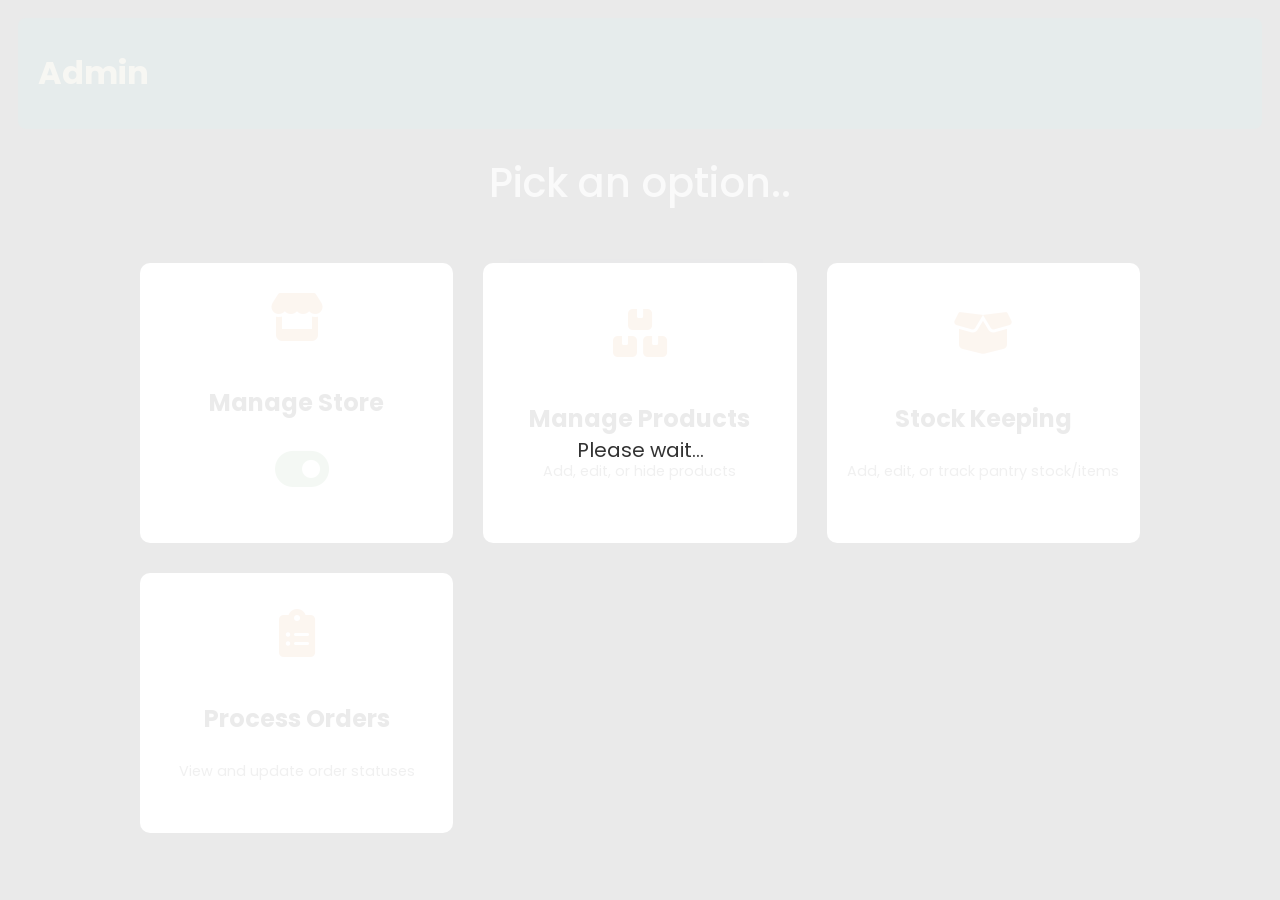
==== commit 8cfaf6a0: "js cleanup" ====
--- a/admin.html
+++ b/admin.html
@@ -56,6 +56,7 @@
 
     <div id="loader" class="loader">Please wait...</div>
 
+    <script src="../js/admin.js"></script>
     <script src="../js/app.js"></script>
 </body>
 </html>
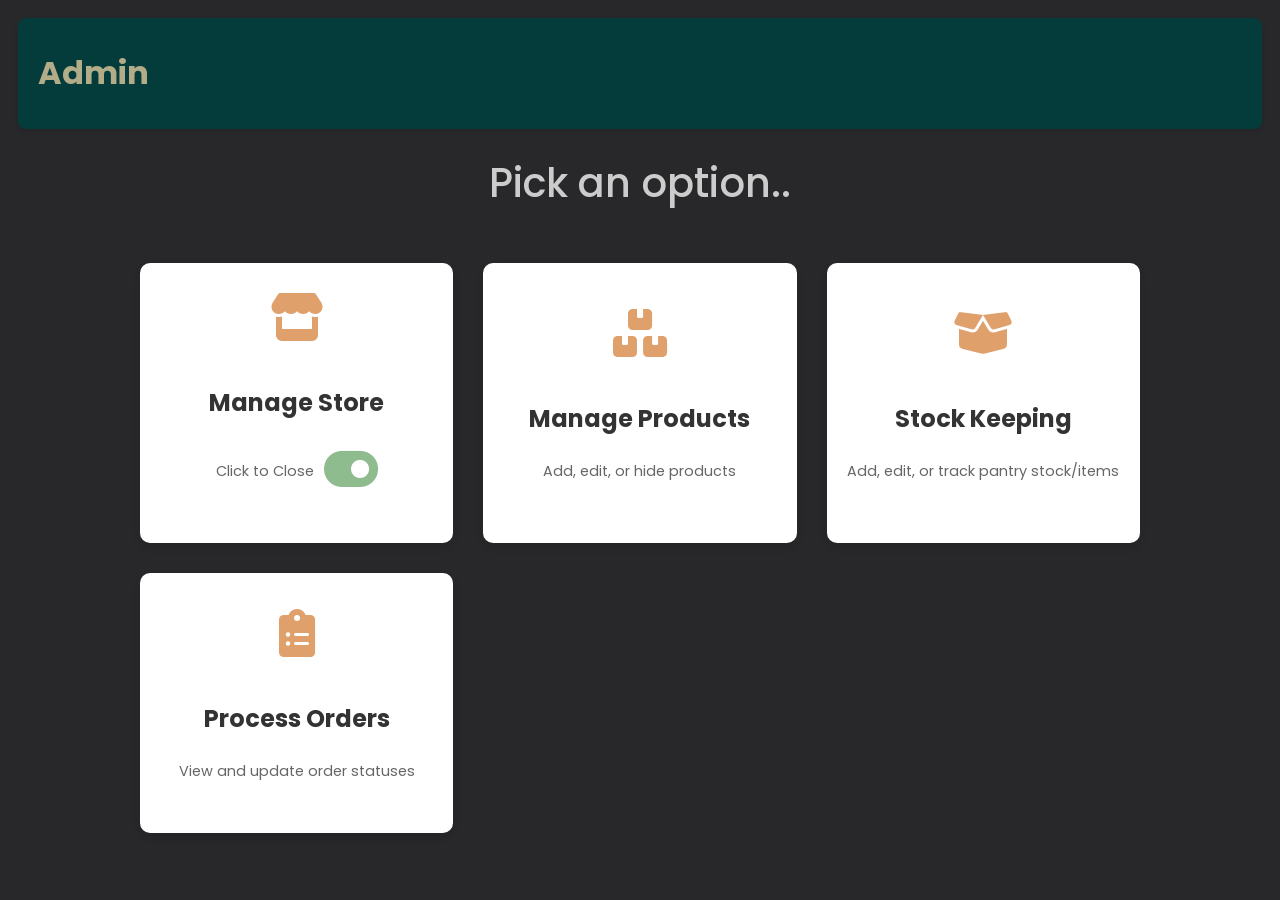
==== commit 2c7b9a64: "js cleanup" ====
--- a/admin.html
+++ b/admin.html
@@ -56,6 +56,7 @@
 
     <div id="loader" class="loader">Please wait...</div>
 
+    <script src="../js/shared-utils.js"></script>
     <script src="../js/admin.js"></script>
     <script src="../js/app.js"></script>
 </body>
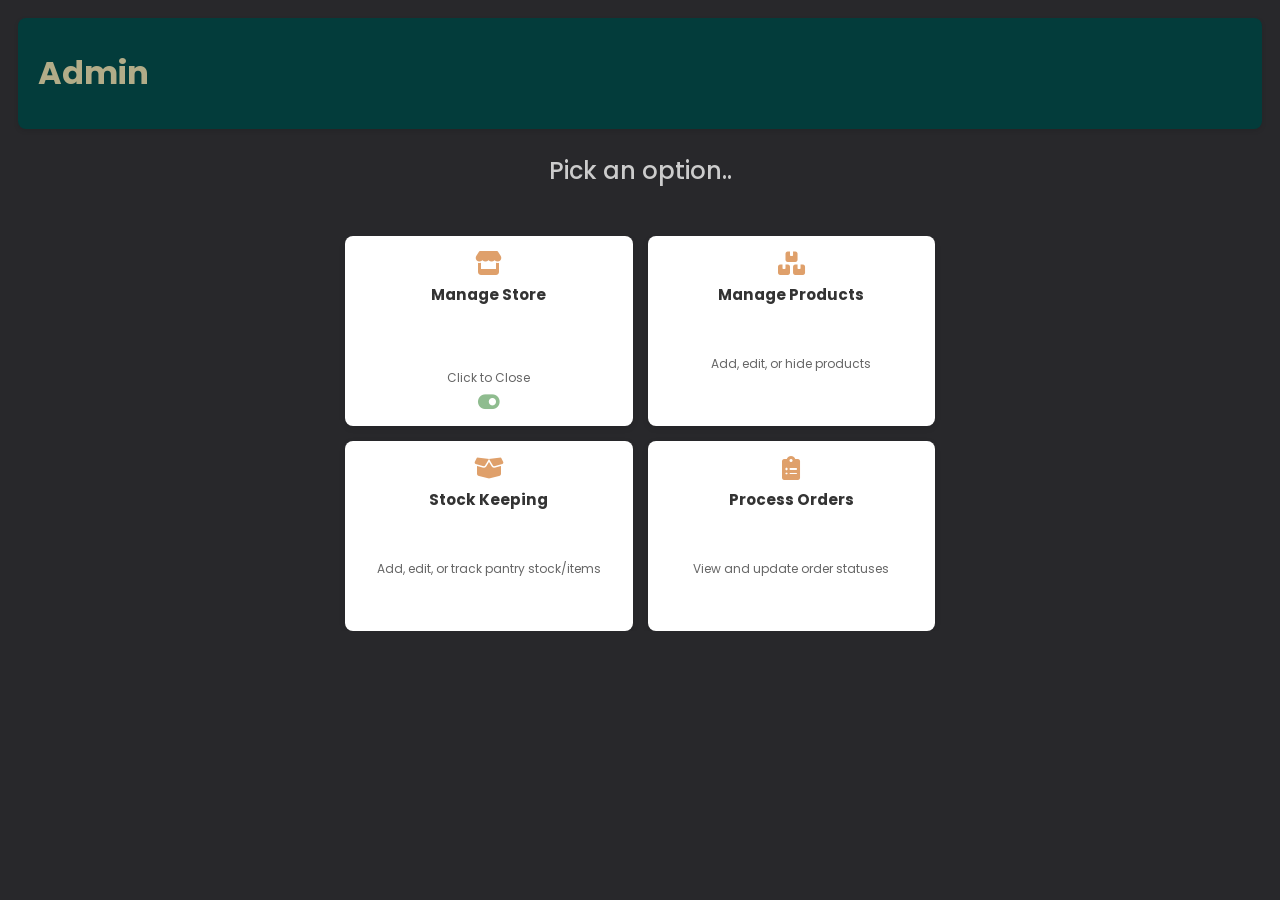
==== commit 05bf20ab: "admin fix" ====
--- a/admin.html
+++ b/admin.html
@@ -33,19 +33,19 @@
                 </div>
             </div>
             
-            <div class="admin-tile" onclick="window.location.href='products'">
+            <div class="admin-tile" onclick="window.open('products', '_blank')">
                 <i class="fas fa-boxes-stacked"></i>
                 <h3>Manage Products</h3>
                 <p>Add, edit, or hide products</p>
             </div>
 
-            <div class="admin-tile" onclick="window.location.href='stock'">
+            <div class="admin-tile" onclick="window.open('stock', '_blank')">
                 <i class="fas fa-box-open"></i>
                 <h3>Stock Keeping</h3>
                 <p>Add, edit, or track pantry stock/items</p>
             </div>
 
-            <div class="admin-tile" onclick="window.location.href='process'">
+            <div class="admin-tile" onclick="window.open('process', '_blank')">
                 <i class="fas fa-clipboard-list"></i>
                 <h3>Process Orders</h3>
                 <p>View and update order statuses</p>
--- a/css/styles-dark.css
+++ b/css/styles-dark.css
@@ -331,213 +331,143 @@
     /* Give some spacing between decrease button and the quantity number */
 }
 
-#orders-container {
-    display: flex;
+#prepSummaryBtn {
+    background-color: #dfa06b;
+    color: #ffffff;
+    border: none;
+    padding: 10px 20px;
+    border-radius: 5px;
+    cursor: pointer;
+}
+
+#prepSummaryBtn:hover {
+    background-color: #ad805b;
+}
+
+/* Orders Table Specific Styles - Minimal additions to existing CSS */
+.orders-row {
+    border-bottom: 1px solid #eee;
+}
+
+.orders-row:hover {
+    background-color: #f8f9fa;
+}
+
+.orders-row:last-child {
+    border-bottom: none;
+}
+
+.orders-customer-cell {
+    font-weight: 600;
+    color: #242ae9;
+    padding: 12px 8px;
+    vertical-align: top;
+}
+
+.orders-delivery-cell {
+    font-size: 0.8rem;
+    padding: 12px 8px;
+    vertical-align: top;
+}
+
+.orders-items-cell {
+    padding: 12px 8px;
+    vertical-align: top;
+    max-width: 250px;
+}
+
+.orders-items-list {
+    list-style: none;
+    padding: 0;
+    margin: 0;
+}
+
+.orders-items-list li {
+    padding: 2px 0;
+    font-size: 0.8rem;
+    color: #555;
+}
+
+.orders-amount-cell {
+    font-weight: 700;
+    color: #c1464c;
+    text-align: right;
+    padding: 12px 8px;
+    vertical-align: top;
+}
+
+.orders-status-cell {
+    text-align: center;
+    padding: 12px 8px;
+    vertical-align: top;
+}
+
+.status-badge {
+    padding: 4px 8px;
+    border-radius: 12px;
+    font-size: 0.75rem;
+    font-weight: 600;
+    text-transform: uppercase;
+    display: inline-block;
+}
+
+.status-pending { background: #fff3cd; color: #856404; }
+.status-cooking { background: #d1ecf1; color: #0c5460; }
+.status-packed { background: #f8d7da; color: #721c24; }
+.status-delivered { background: #d4edda; color: #155724; }
+.status-cancelled { background: #f5c6cb; color: #721c24; }
+
+.orders-actions-cell {
+    text-align: center;
+    padding: 12px 8px;
+    vertical-align: top;
+}
+
+.orders-action-buttons {
+    display: flex;
+    gap: 4px;
+    justify-content: flex-start;
     flex-wrap: wrap;
-    gap: 20px;
-    padding: 20px;
-}
-
-.card {
-    width: 300px;
-    box-shadow: 0 4px 8px rgba(0, 0, 0, 0.1);
-    margin: 10px;
-    padding: 20px;
-    border-radius: 8px;
-    background-color: #fff;
-    color: #444;
-    display: flex;
-    flex-direction: column;
-    justify-content: space-between;
-}
-
-.card ul {
-    list-style-type: none;
-    padding: 0;
-}
-
-.button-container {
-    margin-top: 10px;
-    display: flex;
-    justify-content: space-between;
-    /* This will ensure buttons are spaced out over the container width */
-    align-items: center;
-    /* Aligns buttons centered vertically */
-    gap: 10px;
-    /* Adds spacing between the elements inside the flex container */
-}
-
-.big-button,
-.small-button {
+}
+
+/* Reuse existing small-button class with color overrides */
+.orders-action-btn {
+    width: 32px;
+    height: 32px;
     border: none;
-    border-radius: 5px;
-    cursor: pointer;
-    color: #fff;
-    font-size: 16px;
-    flex: 1;
-    /* Allows the buttons to grow and fill the space, respecting the gap */
-}
-
-.small-button {
-    flex: none;
-    /* This will prevent the cancel button from growing */
-    width: 20%;
-    /* Smaller width, can adjust percentage based on design preference */
-    padding: 15px;
-}
-
-.bg-red {
-    background-color: #f44336;
-}
-
-.bg-blue {
-    background-color: #3cbeed;
-}
-
-.bg-brown {
-    background-color: #c0843f;
-}
-
-.bg-green {
-    background-color: #4CAF50;
-}
-
-.small-button:disabled {
-    background-color: #c0c0c0;
+    border-radius: 4px;
+    cursor: pointer;
+    transition: all 0.2s ease;
+    display: flex;
+    align-items: center;
+    justify-content: center;
+    font-size: 0.8rem;
+    color: white;
+}
+
+.orders-action-btn:hover {
+    transform: translateY(-1px);
+    box-shadow: 0 2px 6px rgba(0,0,0,0.2);
+}
+
+.orders-action-btn:disabled {
+    opacity: 0.5;
     cursor: not-allowed;
-    opacity: 0.7;
-}
-
-.big-button {
-    padding: 15px;
-    /* More padding for a larger button */
-    background-color: #4CAF50;
-    /* Green color */
-}
-
-button i {
-    margin-right: 8px;
-}
-
-.menu-header,
-.menu-footer {
-    display: flex;
-    align-items: center;
-    justify-content: center;
-    background-color: #033c3b;
-    box-shadow: 0 2px 5px rgba(0, 0, 0, 0.1);
-    border-radius: 8px;
-    padding: 5px;
-    max-width: 750px;
-    width: calc(100% - 40px);
-    margin: auto;
-}
-
-.menu-hf-text {
-    display: flex;
-    justify-content: center;
-    align-items: center;
-    color: #fff;
-    font-family: "Playwrite NG Modern", serif;
-    font-size: 1.5rem;
-    font-weight: normal;
-    width: 100%;
-}
-
-.menu-footer-text {
-    font-size: 1rem;
-}
-
-.menu-footer a {
-    color: #a99bf3;
-}
-
-.menu-segment {
-    display: flex;
-    flex-direction: column;
-    align-items: center;
-    width: 100%;
-    margin-top: 30px;
-    margin-bottom: 30px;
-}
-
-.menu-segment-title {
-    display: flex;
-    align-items: center;
-    justify-content: center;
-    background-image: radial-gradient(circle, #e08d79, #ab6e56, #775144);
-    color: white;
-    box-shadow: 0 2px 5px rgba(0, 0, 0, 0.1);
-    border-radius: 5px;
-    margin-top: 5px;
-    padding: 7px;
-    font-size: 18px;
-    max-width: 750px;
-    width: calc(100% - 40px);
-}
-
-.menu-product-card {
-    display: flex;
-    align-items: center;
-    background-color: #fff;
-    box-shadow: 0 2px 5px rgba(0, 0, 0, 0.1);
-    border-radius: 5px;
-    margin-top: 5px;
-    padding: 10px 5px;
-    max-width: 750px;
-    width: calc(100% - 40px);
-    color: #444;
-}
-
-.menu-product-image {
-    flex: 0 0 80px;
-    height: 80px;
-    margin-right: 10px;
-}
-
-.menu-product-details {
-    flex: 1;
-    padding: 0 10px;
-    color: #666;
-    font-size: 0.85rem;
-}
-
-.menu-product-details h3 {
-    margin-bottom: 4px;
-    color: #242ae9;
-    font-size: 0.95rem;
-    line-height: 1.1;
-}
-
-.menu-product-details p {
-    margin-bottom: 2px;
-    line-height: 1.2;
-}
-
-.menu-product-price {
-    flex: 0 0 70px;
-    text-align: right;
-    padding: 0 10px;
-    color: #242ae9;
-    font-size: 0.95rem;
-}
-
-.menu-product-logo {
-    flex: 0 0 20px;
-    width: 25px;
-    height: 25px;
-    text-align: center;
-    padding: 0 7px;
-}
-
-@media print {
-
-    .menu-segment,
-    .menu-segment-title,
-    .menu-product-card {
-        page-break-inside: avoid;
-        /* Avoid page break inside these elements */
-    }
+    transform: none;
+    box-shadow: none;
+}
+
+.bg-blue { background: #3498db; }
+.bg-brown { background: #8b4513; }
+.bg-green { background: #27ae60; }
+.bg-red { background: #e74c3c; }
+
+#ordersTable th {
+    text-align: left;
+}
+
+#ordersTable td {
+    text-align: left;
 }
 
 /* General table styles */
@@ -1035,110 +965,115 @@
 /* Admin dashboard specific styles */
 .admin-tiles {
     display: grid;
-    grid-template-columns: repeat(auto-fit, minmax(250px, 1fr));
-    gap: 30px;
+    grid-template-columns: repeat(auto-fit, minmax(190px, 1fr));
+    gap: 15px;
     width: 100%;
-    max-width: 1000px;
+    max-width: 620px; 
     margin: 0 auto;
-    margin-top: 50px;
+    margin-top: 20px;
+    padding: 0 15px; 
+    box-sizing: border-box;
+    overflow: hidden; /* Prevent spillover */
 }
 
 .admin-tile {
     background-color: #fff;
-    border-radius: 10px;
-    box-shadow: 0 4px 8px rgba(0, 0, 0, 0.1);
-    padding: 30px 20px;
+    border-radius: 8px;
+    box-shadow: 0 2px 6px rgba(0, 0, 0, 0.1);
+    padding: 15px;
     text-align: center;
     transition: transform 0.3s ease, box-shadow 0.3s ease;
     cursor: pointer;
     display: flex;
     flex-direction: column;
+    height: 160px; 
+    position: relative;
+}
+
+.admin-tile:hover {
+    transform: translateY(-3px);
+    box-shadow: 0 4px 12px rgba(0, 0, 0, 0.15);
+}
+
+/* Icon section */
+.admin-tile i:first-child {
+    font-size: 1.5rem;
+    color: #dfa06b;
+    margin-bottom: 8px;
+    flex-shrink: 0;
+}
+
+/* H3 section */
+.admin-tile h3 {
+    font-size: 0.95rem;
+    margin: 0 0 12px 0;
+    color: #333;
+    flex-shrink: 0;
+}
+
+/* Content section */
+.admin-tile p {
+    font-size: 0.75rem;
+    color: #666;
+    line-height: 1.2;
+    margin: 0;
+    flex: 1;
+    display: flex;
     align-items: center;
     justify-content: center;
-    min-height: 200px;
-}
-
-.admin-tile:hover {
-    transform: translateY(-5px);
-    box-shadow: 0 8px 16px rgba(0, 0, 0, 0.15);
-}
-
-.admin-tile i {
-    font-size: 3rem;
-    margin-bottom: 20px;
-    color: #dfa06b;
-}
-
-.admin-tile h3 {
+}
+
+/* Toggle container - specific layout */
+.toggle-container {
+    display: flex;
+    flex-direction: column;
+    align-items: center;
+    gap: 6px;
+    margin-top: auto; /* Push to bottom area */
+}
+
+.toggle-container p {
+    margin: 0;
+    font-size: 0.75rem;
+    color: #666;
+}
+
+.store-status-toggle {
+    font-size: 1.2rem;
+    cursor: pointer;
+}
+
+#storeStatusToggle.fa-toggle-on {
+    color: #8fbc8f !important;
+    /* Force green for 'on' state */
+}
+
+#storeStatusToggle.fa-toggle-off {
+    color: #cc0000 !important;
+    /* Force red for 'off' state */
+}
+
+.admin-tile i.store-status-toggle {
+    color: inherit;
+    /* Override the general icon color */
+}
+
+.toggle-container i.store-status-toggle {
+    color: #8fbc8f;
+    /* Default color for 'on' state */
+}
+
+.toggle-container i.store-status-toggle.fa-toggle-off {
+    color: #cc0000;
+    /* Color for 'off' state */
+}
+
+#admin-dashboard .section-title {
     font-size: 1.5rem;
-    margin-bottom: 10px;
-    color: #333;
-}
-
-.admin-tile p {
-    color: #666;
-    font-size: 0.9rem;
-}
-
-/* Admin icon styling */
-.admin-link {
-    display: flex;
-    align-items: center;
-    justify-content: center;
-    color: #fff;
-    text-decoration: none;
-    margin-left: 15px;
-}
-
-.admin-link i {
-    font-size: 1.2rem;
-}
-
-#admin-dashboard .section-title {
-    font-size: 2.5rem;
     text-align: center;
     margin: 1.5rem 0 3rem 0;
     color: #ccc;
     font-weight: 500;
-}
-
-.toggle-container {
-    display: flex;
-    align-items: center;
-    justify-content: center;
-    gap: 10px;
-}
-
-.store-status-toggle {
-    cursor: pointer;
-    font-size: 1.8rem;
-    transition: color 0.3s ease;
-    padding-top: 15px;
-}
-
-#storeStatusToggle.fa-toggle-on {
-    color: #8fbc8f !important;
-    /* Force green for 'on' state */
-}
-
-#storeStatusToggle.fa-toggle-off {
-    color: #cc0000 !important;
-    /* Force red for 'off' state */
-}
-
-.admin-tile i.store-status-toggle {
-    color: inherit;
-    /* Override the general icon color */
-}
-
-.toggle-container i.store-status-toggle {
-    color: #8fbc8f;
-    /* Default color for 'on' state */
-}
-
-.toggle-container i.store-status-toggle.fa-toggle-off {
-    color: #cc0000;
-    /* Color for 'off' state */
 }
 
 /* Stock Management Styles */
@@ -1335,15 +1270,6 @@
     outline: none;
     border-color: #dfa06b;
     box-shadow: 0 0 5px rgba(223, 160, 107, 0.5);
-}
-
-/* Make sure the search box gets full width on smaller screens */
-@media (max-width: 768px) {
-    .search-container {
-        width: 100%;
-        margin-right: 0;
-        margin-bottom: 10px;
-    }
 }
 
 /* Variations styling */
@@ -1865,4 +1791,244 @@
 .toast.show {
     visibility: visible;
     opacity: 1;
+}
+
+/* Page Actions Button (matching products page style) */
+.page-actions {
+    margin: 20px 0;
+    text-align: center;
+}
+
+.btn.btn-secondary {
+    background: linear-gradient(135deg, #3498db, #2980b9);
+    color: white;
+    border: none;
+    padding: 12px 20px;
+    border-radius: 8px;
+    font-size: 0.9rem;
+    font-weight: 600;
+    cursor: pointer;
+    transition: all 0.3s ease;
+    display: inline-flex;
+    align-items: center;
+    gap: 8px;
+    text-decoration: none;
+    box-shadow: 0 2px 8px rgba(0,0,0,0.1);
+}
+
+.btn.btn-secondary:hover {
+    background: linear-gradient(135deg, #2980b9, #21618c);
+    transform: translateY(-1px);
+    box-shadow: 0 4px 12px rgba(0,0,0,0.15);
+}
+
+.btn.btn-secondary:active {
+    transform: translateY(0);
+    box-shadow: 0 2px 6px rgba(0,0,0,0.1);
+}
+
+.btn.btn-secondary i {
+    font-size: 1rem;
+}
+
+/* Prep Summary Modal Styles */
+.modal {
+    display: none;
+    position: fixed;
+    top: 0;
+    left: 0;
+    width: 100%;
+    height: 100%;
+    background: rgba(0,0,0,0.5);
+    z-index: 2000;
+    animation: fadeIn 0.3s ease;
+}
+
+.prep-summary-list {
+    display: flex;
+    flex-direction: column;
+    gap: 12px;
+}
+
+.prep-item {
+    background: #f8f9fa;
+    border-radius: 8px;
+    padding: 20px;
+    border-left: 4px solid #3498db;
+    transition: all 0.2s ease;
+    box-shadow: 0 2px 4px rgba(0,0,0,0.05);
+    display: grid;
+    grid-template-columns: 2fr 2fr 1fr;
+    gap: 20px;
+    align-items: center;
+    min-height: 70px;
+}
+
+.prep-item:hover {
+    background: #f1f3f5;
+    box-shadow: 0 4px 8px rgba(0,0,0,0.1);
+}
+
+.prep-item-name {
+    font-weight: 600;
+    color: #2c3e50;
+    font-size: 1.2rem;
+    margin: 0;
+    line-height: 1.3;
+}
+
+.prep-item-details {
+    font-size: 1rem;
+    color: #7f8c8d;
+    margin: 0;
+    font-weight: 500;
+    text-align: left;
+}
+
+.prep-item-quantity {
+    font-size: 1.5rem;
+    font-weight: 700;
+    color: #e74c3c;
+    background: rgba(231, 76, 60, 0.1);
+    padding: 12px 20px;
+    border-radius: 25px;
+    text-align: center;
+    border: 2px solid rgba(231, 76, 60, 0.2);
+    justify-self: center;
+    min-width: 60px;
+}
+
+/* Animation keyframes */
+@keyframes fadeIn {
+    from { opacity: 0; }
+    to { opacity: 1; }
+}
+
+@keyframes slideInDown {
+    from {
+        opacity: 0;
+        transform: translateY(-50px);
+    }
+    to {
+        opacity: 1;
+        transform: translateY(0);
+    }
+}
+
+/* Mobile responsive */
+@media (max-width: 768px) {
+    .search-container {
+        width: 100%;
+        margin-right: 0;
+        margin-bottom: 10px;
+    }
+
+    .admin-tiles {
+        grid-template-columns: repeat(2, 1fr);
+        gap: 10px;
+        padding: 0 15px;
+    }
+    
+    .admin-tile {
+        height: 100px;
+        padding: 12px;
+    }
+    
+    .admin-tile i:first-child {
+        font-size: 1.3rem;
+        margin-bottom: 6px;
+    }
+    
+    .admin-tile h3 {
+        font-size: 0.85rem;
+        margin-bottom: 8px;
+    }
+    
+    .admin-tile p {
+        font-size: 0.7rem;
+    }
+    
+    .toggle-container p {
+        font-size: 0.7rem;
+    }
+    
+    .store-status-toggle {
+        font-size: 1.1rem;
+    }
+    
+    .page-actions {
+        margin: 15px 0;
+    }
+    
+    .btn.btn-secondary {
+        padding: 10px 16px;
+        font-size: 0.85rem;
+    }
+    
+    .prep-item {
+        grid-template-columns: 1fr;
+        gap: 10px;
+        text-align: center;
+        padding: 16px;
+    }
+    
+    .prep-item-name {
+        font-size: 1.1rem;
+    }
+    
+    .prep-item-details {
+        font-size: 0.9rem;
+    }
+    
+    .prep-item-quantity {
+        font-size: 1.3rem;
+        padding: 10px 16px;
+        justify-self: center;
+    }
+
+    .orders-action-btn {
+        width: 28px;
+        height: 28px;
+        font-size: 0.7rem;
+    }
+    
+    .orders-action-buttons {
+        gap: 2px; /* Reduced from 4px */
+    }
+    
+    /* Reduce padding in table cells on mobile */
+    .orders-customer-cell,
+    .orders-delivery-cell,
+    .orders-items-cell,
+    .orders-amount-cell,
+    .orders-status-cell,
+    .orders-actions-cell {
+        padding: 8px 4px;
+        font-size: 0.75rem;
+    }
+    
+    /* Make items column narrower on mobile */
+    .orders-delivery-cell {
+        max-width: 50px;
+    }
+}
+
+@media (max-width: 480px) {
+    .modal-content {
+        width: 98%;
+        margin: 5% auto;
+        border-radius: 8px;
+    }
+    
+    .modal-header {
+        padding: 12px;
+    }
+    
+    .modal-body {
+        padding: 12px;
+    }
+    
+    .prep-item {
+        padding: 10px;
+    }
 }
